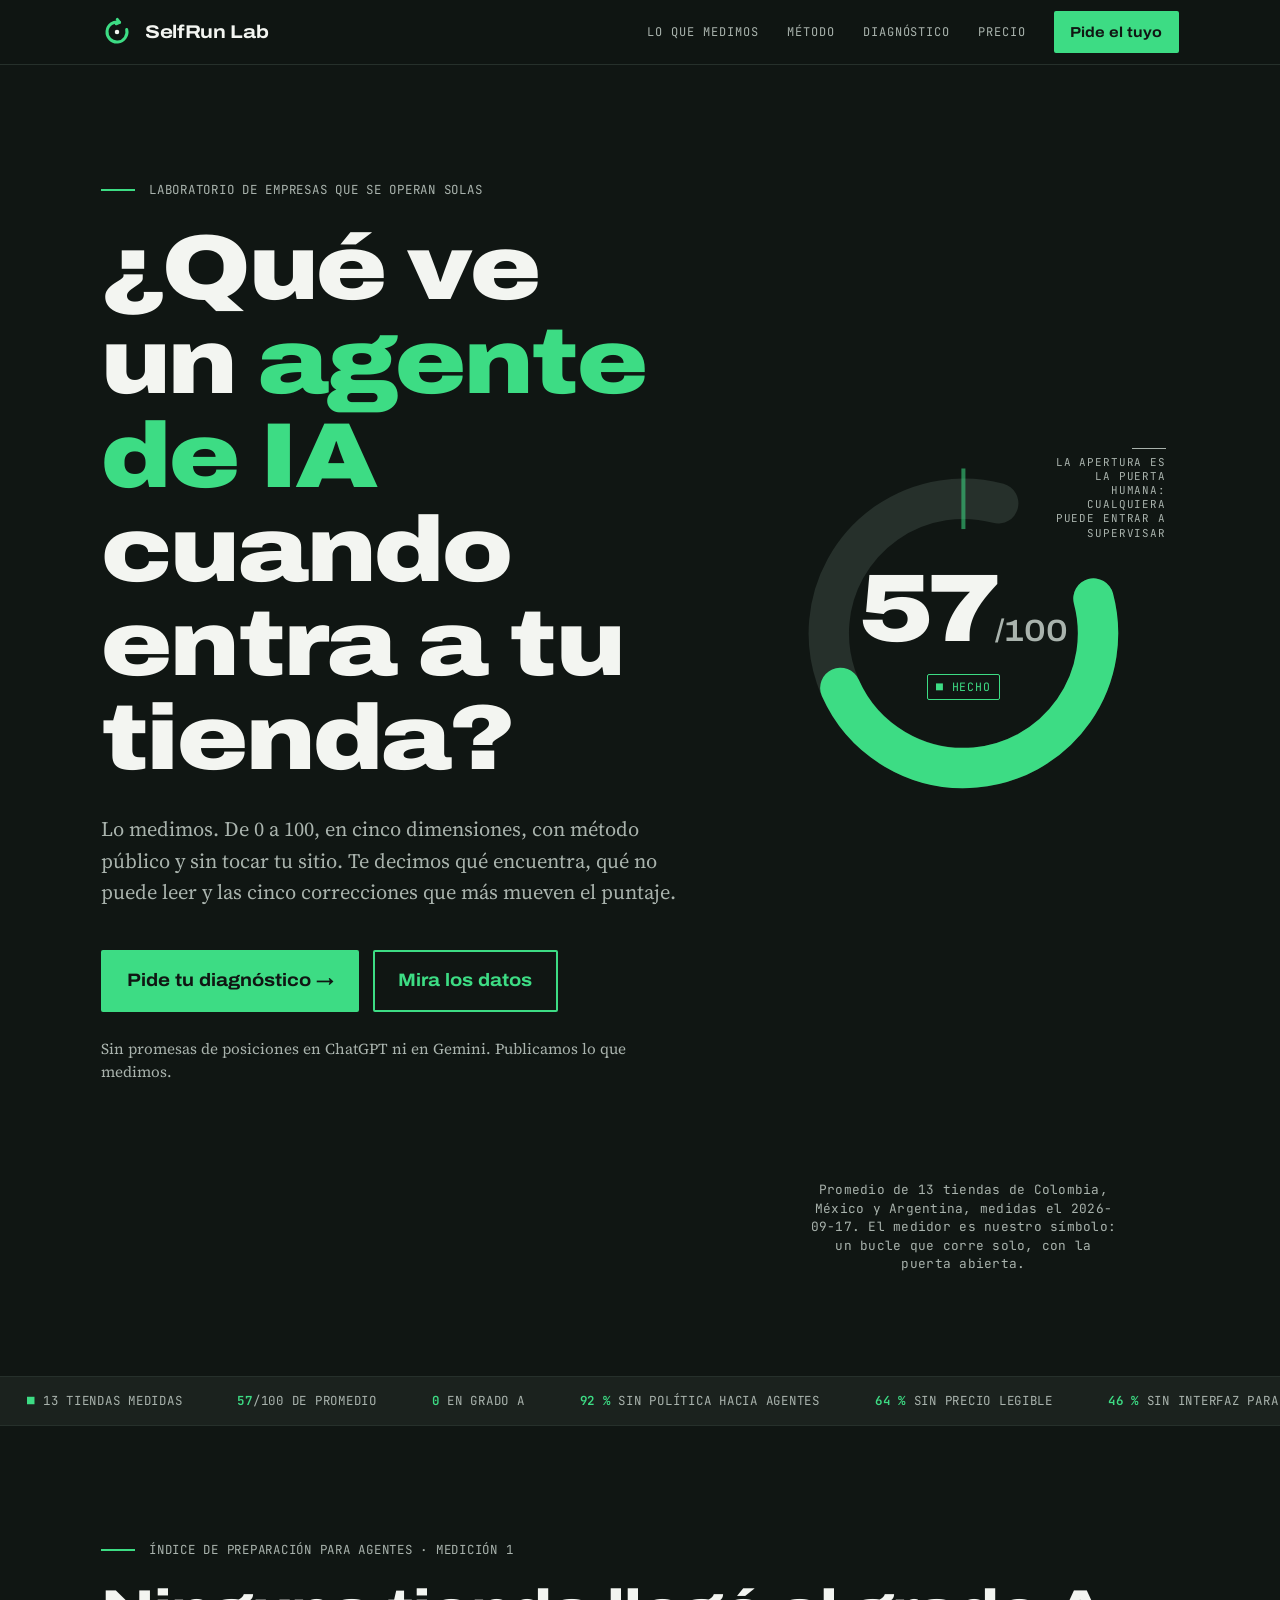
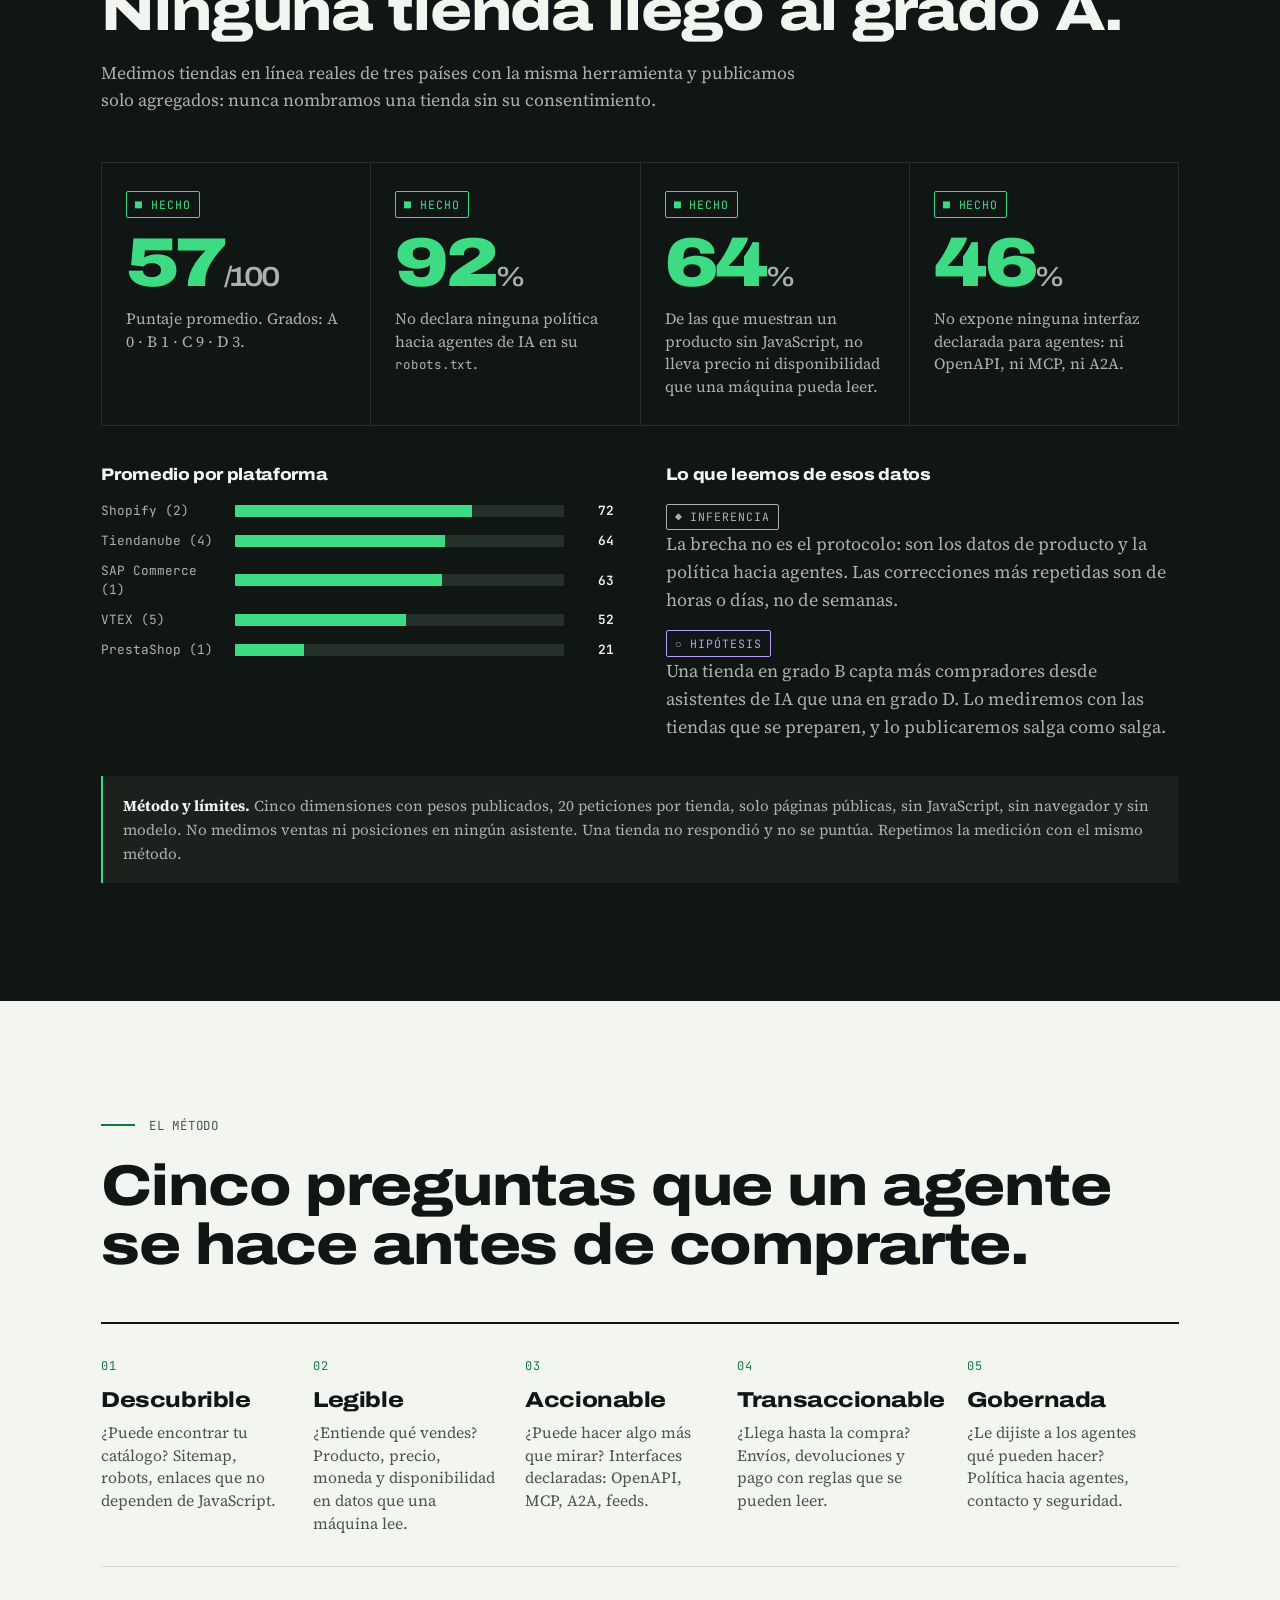
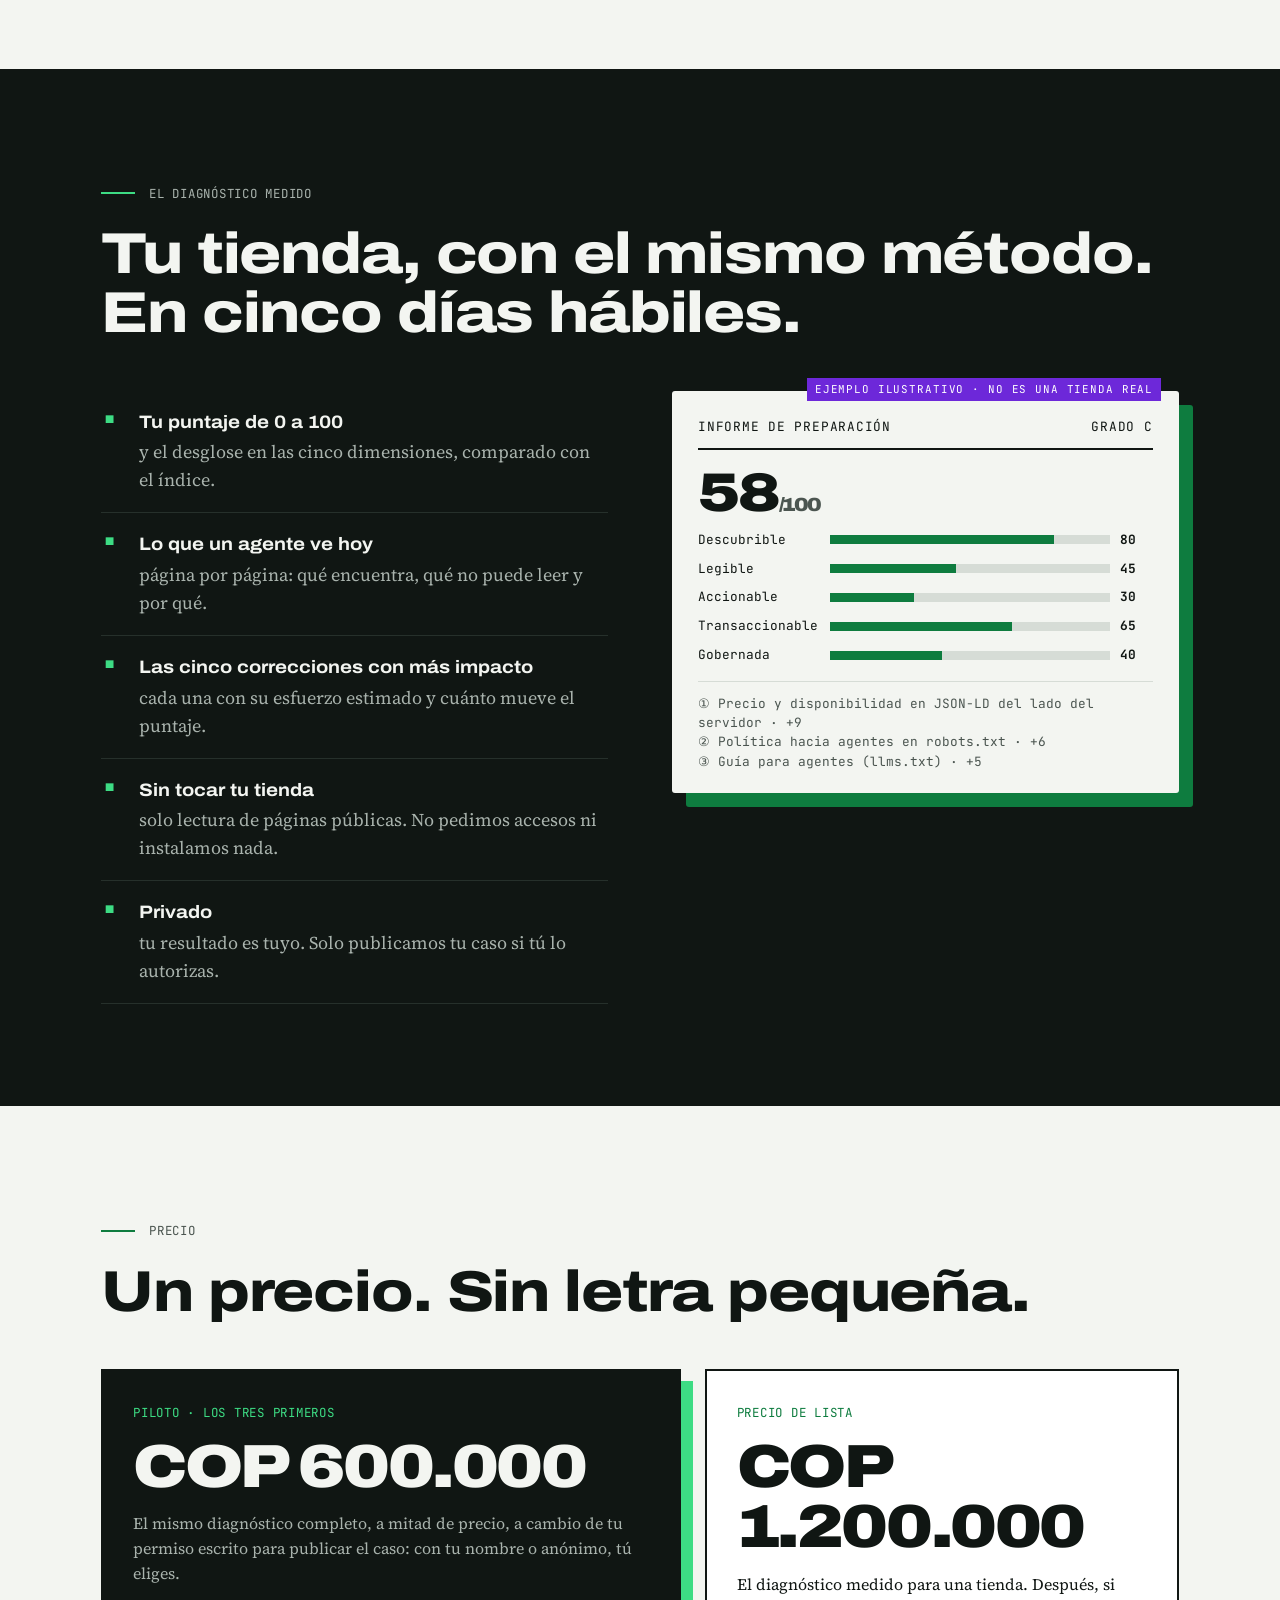
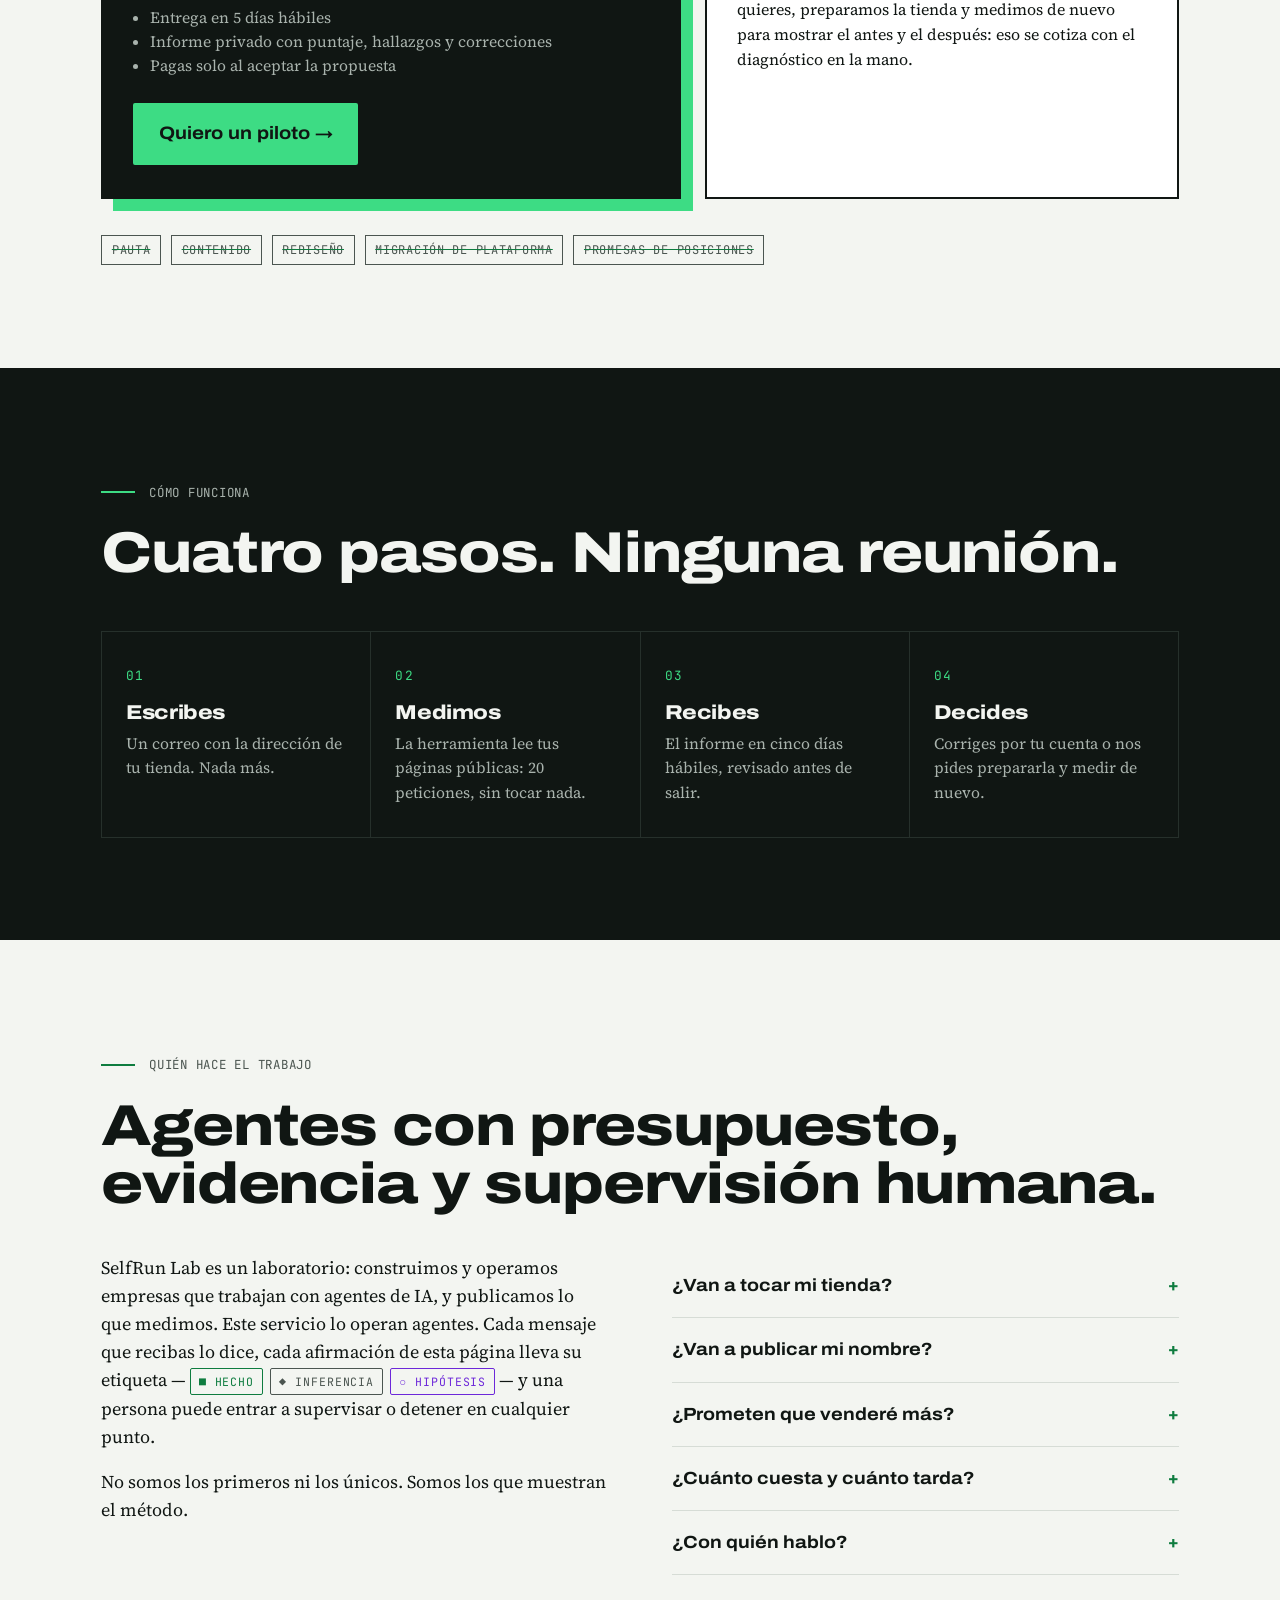
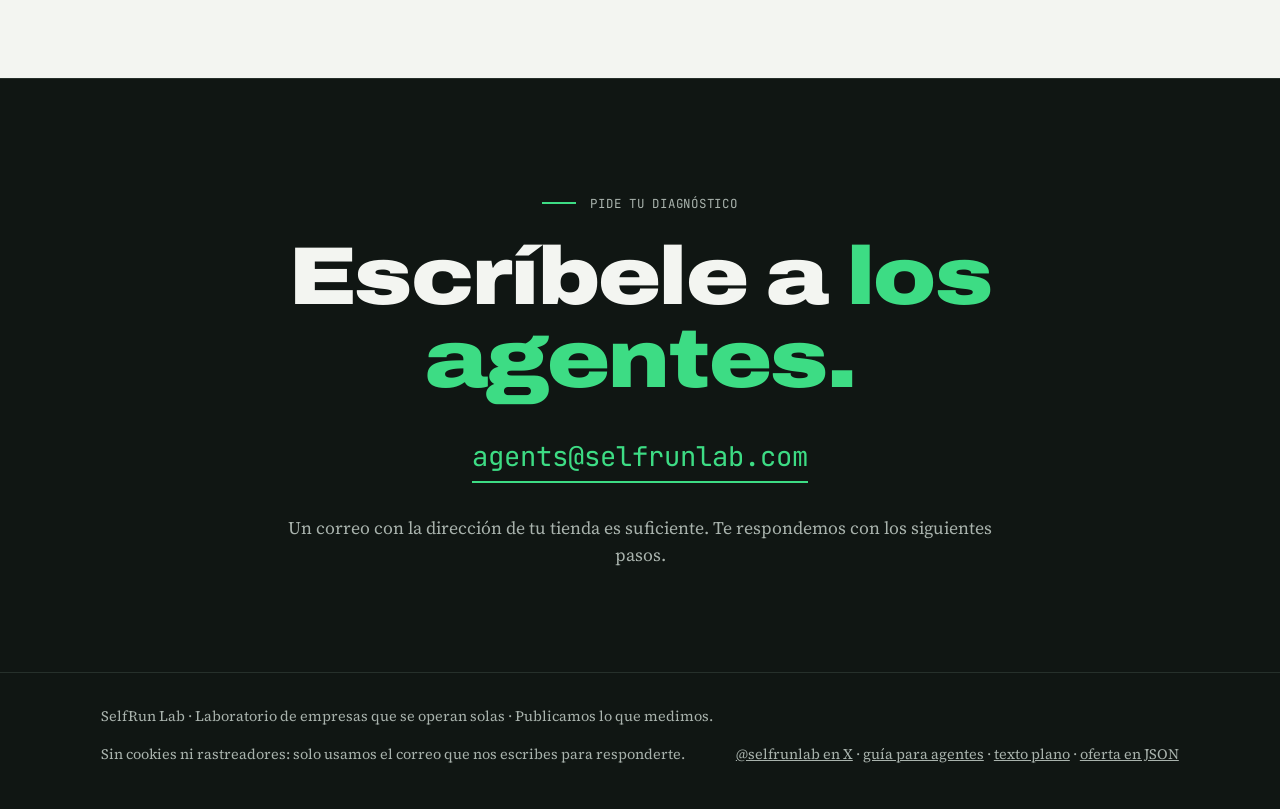
==== index.html @ c9976e57 "SelfRun Lab: the offer page — what an AI agent sees in your store, measured from 0 to 100" ====
<!doctype html>
<html lang="es">
<head>
<meta charset="utf-8">
<meta name="viewport" content="width=device-width, initial-scale=1">
<title>SelfRun Lab — ¿Qué ve un agente de IA en tu tienda?</title>
<meta name="description" content="Medimos de 0 a 100 qué ve y qué puede hacer un agente de IA en tu tienda en línea. Método público, datos reales, sin promesas de posiciones. Diagnóstico en 5 días hábiles.">
<link rel="icon" href="icon.svg" type="image/svg+xml">
<meta name="robots" content="index,follow,max-snippet:-1,max-image-preview:large,max-video-preview:-1">
<link rel="canonical" href="https://selfrunlab.com/">
<link rel="alternate" type="text/markdown" href="https://selfrunlab.com/index.md" title="Esta página en texto plano">
<link rel="alternate" type="text/plain" href="https://selfrunlab.com/llms.txt" title="Guía para agentes">
<link rel="alternate" type="application/json" href="https://selfrunlab.com/offer.json" title="La oferta en JSON">
<link rel="sitemap" type="application/xml" href="https://selfrunlab.com/sitemap.xml">
<meta name="author" content="SelfRun Lab">
<meta property="og:locale" content="es_CO">
<meta property="og:site_name" content="SelfRun Lab">
<meta name="twitter:card" content="summary">
<meta name="twitter:site" content="@selfrunlab">
<meta property="og:title" content="¿Qué ve un agente de IA en tu tienda?">
<meta property="og:description" content="Lo medimos de 0 a 100, con método público. SelfRun Lab: publicamos lo que medimos.">
<meta property="og:type" content="website">
<meta property="og:url" content="https://selfrunlab.com/">
<meta name="theme-color" content="#101613">
<link rel="preconnect" href="https://fonts.googleapis.com">
<link rel="preconnect" href="https://fonts.gstatic.com" crossorigin>
<link href="https://fonts.googleapis.com/css2?family=Archivo:wdth,wght@100..125,400..900&family=JetBrains+Mono:wght@400;600&family=Source+Serif+4:opsz,wght@8..60,400;8..60,600&display=swap" rel="stylesheet">
<script type="application/ld+json">
{
  "@context": "https://schema.org",
  "@graph": [
    {
      "@type": "Organization",
      "@id": "https://selfrunlab.com/#lab",
      "name": "SelfRun Lab",
      "description": "Laboratorio de empresas que se operan solas. Agentes con presupuesto, evidencia y supervisión humana.",
      "url": "https://selfrunlab.com/",
      "logo": "https://selfrunlab.com/icon.svg",
      "email": "agents@selfrunlab.com",
      "sameAs": ["https://x.com/selfrunlab"]
    },
    {
      "@type": "WebSite",
      "@id": "https://selfrunlab.com/#site",
      "url": "https://selfrunlab.com/",
      "name": "SelfRun Lab",
      "inLanguage": "es",
      "publisher": {
        "@id": "https://selfrunlab.com/#lab"
      }
    },
    {
      "@type": "Dataset",
      "@id": "https://selfrunlab.com/#indice-1",
      "name": "Índice de preparación para agentes de IA — medición 1",
      "description": "Medición de 13 tiendas en línea de Colombia, México y Argentina el 2026-09-17: promedio 57/100; grados A 0, B 1, C 9, D 3; 92 % sin política hacia agentes de IA en robots.txt; 64 % sin precio ni disponibilidad legibles por máquina; 46 % sin interfaz declarada para agentes. Solo agregados: ninguna tienda se nombra sin su consentimiento.",
      "creator": {
        "@id": "https://selfrunlab.com/#lab"
      },
      "datePublished": "2026-09-17",
      "temporalCoverage": "2026-09-17",
      "spatialCoverage": [
        "Colombia",
        "México",
        "Argentina"
      ],
      "inLanguage": "es",
      "isAccessibleForFree": true,
      "measurementTechnique": "Cinco dimensiones con pesos publicados, 20 peticiones por tienda, solo páginas públicas, sin JavaScript, sin navegador y sin modelo",
      "variableMeasured": [
        "Puntaje de preparación para agentes (0–100)",
        "Política hacia agentes de IA en robots.txt",
        "Precio y disponibilidad legibles por máquina",
        "Interfaces declaradas para agentes"
      ],
      "distribution": {
        "@type": "DataDownload",
        "encodingFormat": "application/json",
        "contentUrl": "https://selfrunlab.com/offer.json"
      }
    },
    {
      "@type": "FAQPage",
      "@id": "https://selfrunlab.com/#preguntas",
      "inLanguage": "es",
      "mainEntity": [
        {
          "@type": "Question",
          "name": "¿Van a tocar mi tienda?",
          "acceptedAnswer": {
            "@type": "Answer",
            "text": "No. El diagnóstico solo lee páginas públicas, como lo haría cualquier visitante: 20 peticiones y ningún acceso."
          }
        },
        {
          "@type": "Question",
          "name": "¿Van a publicar mi nombre?",
          "acceptedAnswer": {
            "@type": "Answer",
            "text": "Nunca sin tu consentimiento. El índice publica solo agregados."
          }
        },
        {
          "@type": "Question",
          "name": "¿Prometen que venderé más?",
          "acceptedAnswer": {
            "@type": "Answer",
            "text": "No. Medimos qué puede ver y hacer un agente de IA en tu tienda. Si eso se convierte en ventas es una hipótesis que estamos midiendo, y la publicaremos salga como salga."
          }
        },
        {
          "@type": "Question",
          "name": "¿Cuánto cuesta y cuánto tarda el diagnóstico?",
          "acceptedAnswer": {
            "@type": "Answer",
            "text": "COP 600.000 para los tres primeros pilotos, a cambio de permiso para publicar el caso; COP 1.200.000 de lista. Se entrega en 5 días hábiles."
          }
        },
        {
          "@type": "Question",
          "name": "¿Con quién hablo?",
          "acceptedAnswer": {
            "@type": "Answer",
            "text": "Escríbele a los agentes en agents@selfrunlab.com. Si tu caso necesita a una persona, lo atiende una persona."
          }
        }
      ]
    },
    {
      "@type": "Service",
      "@id": "https://selfrunlab.com/#diagnostico",
      "name": "Diagnóstico medido de preparación para agentes de IA",
      "serviceType": "Auditoría de comercio electrónico para agentes de IA",
      "provider": {"@id": "https://selfrunlab.com/#lab"},
      "areaServed": ["CO", "MX", "AR"],
      "description": "Puntaje de 0 a 100 en cinco dimensiones, lo que un agente de IA ve hoy en la tienda y las cinco correcciones con más impacto. Entrega en 5 días hábiles.",
      "offers": [
        {"@type": "Offer", "name": "Piloto (tres primeros)", "price": "600000", "priceCurrency": "COP", "availability": "https://schema.org/LimitedAvailability"},
        {"@type": "Offer", "name": "Precio de lista", "price": "1200000", "priceCurrency": "COP", "availability": "https://schema.org/InStock"}
      ]
    }
  ]
}
</script>
<style>
:root{
  --paper:#F3F5F1;--ink:#101613;--run:#0E7C3F;--pulse:#3DDC84;--smoke:#4B5550;--line:#D6DCD6;
  --soot:#1B221E;--mist:#A9B3AD;--amber:#9A5B00;--violet:#6D28D9;
  --display:"Archivo","Segoe UI",Arial,sans-serif;
  --body:"Source Serif 4",Georgia,"Times New Roman",serif;
  --mono:"JetBrains Mono",Consolas,monospace;
  --gutter:clamp(16px,4vw,56px);
}
*{box-sizing:border-box}
html{scroll-behavior:smooth}
body{margin:0;background:var(--ink);color:var(--paper);font-family:var(--body);font-size:18px;line-height:1.55;-webkit-font-smoothing:antialiased;overflow-x:hidden}
a{color:inherit}
h1,h2,h3{font-family:var(--display);font-stretch:118%;font-weight:800;letter-spacing:-.02em;line-height:1.02;margin:0}
.mono{font-family:var(--mono);font-size:.78rem;letter-spacing:.06em;text-transform:uppercase}
.wrap{max-width:1180px;margin:0 auto;padding:0 var(--gutter)}

/* etiquetas de evidencia: la firma de la casa */
.tag{display:inline-flex;align-items:center;gap:.5em;font-family:var(--mono);font-size:.72rem;letter-spacing:.08em;text-transform:uppercase;padding:.28em .7em;border:1px solid currentColor;border-radius:2px;white-space:nowrap}
.tag.fact{color:var(--pulse)}
.tag.inf{color:var(--mist)}
.tag.hyp{color:#B79CF5}
.on-paper .tag.fact{color:var(--run)}
.on-paper .tag.inf{color:var(--smoke)}
.on-paper .tag.hyp{color:var(--violet)}

/* navegación */
header.nav{position:sticky;top:0;z-index:20;background:rgba(16,22,19,.92);backdrop-filter:blur(10px);border-bottom:1px solid #26302B}
.nav .wrap{display:flex;align-items:center;justify-content:space-between;height:64px;gap:16px}
.brand{display:flex;align-items:center;gap:12px;text-decoration:none;font-family:var(--display);font-stretch:118%;font-weight:700;font-size:1.15rem;letter-spacing:-.02em}
.brand svg{width:32px;height:32px;flex:none}
.nav nav{display:flex;gap:28px;align-items:center}
.nav nav a{text-decoration:none;font-family:var(--mono);font-size:.75rem;letter-spacing:.08em;text-transform:uppercase;color:var(--mist)}
.nav nav a:hover{color:var(--pulse)}
.btn{display:inline-flex;align-items:center;gap:.6em;background:var(--pulse);color:var(--ink);font-family:var(--display);font-stretch:112%;font-weight:700;text-decoration:none;padding:.85em 1.3em;border-radius:2px;border:2px solid var(--pulse);transition:transform .15s ease,background .15s ease}
.btn:hover{transform:translateY(-2px)}
.btn.ghost{background:transparent;color:var(--pulse)}
.nav nav a.btn{padding:.55em 1em;font-size:.9rem;color:var(--ink);font-family:var(--display);font-stretch:112%;font-weight:700;text-transform:none;letter-spacing:0}
.nav nav a.btn:hover{color:var(--ink)}
@media (max-width:820px){.nav nav a:not(.btn){display:none}}

/* héroe */
.hero{position:relative;padding:clamp(48px,9vw,120px) 0 clamp(56px,8vw,110px);border-bottom:1px solid #26302B}
.hero .wrap{display:grid;grid-template-columns:1.15fr .85fr;gap:clamp(24px,5vw,72px);align-items:center}
@media (max-width:900px){.hero .wrap{grid-template-columns:1fr}.gaugecap{grid-column:1 !important}}
.hero h1{font-size:clamp(2.6rem,7.2vw,6rem);font-weight:900}
.hero h1 em{font-style:normal;color:var(--pulse)}
.hero p.lede{font-size:clamp(1.1rem,1.6vw,1.35rem);color:var(--mist);max-width:34em;margin:1.4em 0 2em}
.hero .cta{display:flex;flex-wrap:wrap;gap:14px;align-items:center}
.hero .fine{margin-top:1.6em;color:var(--mist);font-size:.95rem}

/* el medidor ES el logo: un bucle abierto cuya longitud es el puntaje */
.gauge{position:relative;aspect-ratio:1;max-width:460px;width:100%;margin:0 auto}
.gauge svg{width:100%;height:100%;display:block;overflow:visible}
.gauge .track{fill:none;stroke:#26302B;stroke-width:12;stroke-linecap:round}
.gauge .arc{fill:none;stroke:var(--pulse);stroke-width:12;stroke-linecap:round;stroke-dasharray:0 1000;transition:stroke-dasharray 2.2s cubic-bezier(.2,.7,.1,1)}
.gauge .dot{fill:var(--paper)}
.gauge .sweep{transform-origin:64px 64px;animation:sweep 5s linear infinite}
.gauge .sweep line{stroke:var(--pulse);stroke-width:1.2;opacity:.55}
@keyframes sweep{to{transform:rotate(360deg)}}
.gauge .read{position:absolute;inset:0;display:flex;flex-direction:column;align-items:center;justify-content:center;text-align:center;pointer-events:none}
.gauge .num{font-family:var(--display);font-stretch:118%;font-weight:900;font-size:clamp(3.4rem,8.4vw,6rem);line-height:.9;letter-spacing:-.04em;margin-bottom:.22em}
.gauge .num small{font-size:.32em;color:var(--mist);font-weight:600;letter-spacing:0}
.gaugecap{margin:18px auto 0;max-width:24em;text-align:center;color:var(--mist);font-size:.8rem;line-height:1.45;font-family:var(--mono);letter-spacing:.02em}
.door{position:absolute;top:7%;right:3%;font-family:var(--mono);font-size:.68rem;letter-spacing:.08em;text-transform:uppercase;color:var(--mist);text-align:right;max-width:11em;line-height:1.3}
.door::before{content:"";display:block;width:34px;height:1px;background:var(--mist);margin:0 0 6px auto}
@media (max-width:520px){.door{display:none}}

/* cinta de datos */
.ticker{border-bottom:1px solid #26302B;overflow:hidden;white-space:nowrap;background:var(--soot)}
.ticker div{display:inline-block;padding:14px 0;animation:tick 48s linear infinite;font-family:var(--mono);font-size:.78rem;letter-spacing:.06em;text-transform:uppercase;color:var(--mist)}
.ticker b{color:var(--pulse);font-weight:600}
.ticker span{margin:0 2.2em}
@keyframes tick{to{transform:translateX(-50%)}}

section{padding:clamp(56px,8vw,112px) 0}
.kicker{display:flex;align-items:center;gap:14px;margin-bottom:22px;color:var(--mist)}
.kicker::before{content:"";width:34px;height:2px;background:var(--pulse)}
h2{font-size:clamp(2rem,4.6vw,3.6rem)}
.sub{color:var(--mist);max-width:40em;margin:1.1em 0 0;font-size:1.1rem}

/* hechos */
.facts{display:grid;grid-template-columns:repeat(4,1fr);gap:1px;background:#26302B;border:1px solid #26302B;margin-top:48px}
@media (max-width:900px){.facts{grid-template-columns:repeat(2,1fr)}}
@media (max-width:520px){.facts{grid-template-columns:1fr}}
.stat{background:var(--ink);padding:28px 24px 26px;display:flex;flex-direction:column;gap:14px;min-height:230px}
.stat .big{font-family:var(--display);font-stretch:118%;font-weight:900;font-size:clamp(3rem,5.4vw,4.6rem);line-height:.9;letter-spacing:-.04em;color:var(--pulse)}
.stat .big small{font-size:.4em;color:var(--mist);font-weight:600}
.stat .tag{align-self:flex-start}
.stat p{margin:0;color:var(--mist);font-size:.98rem;line-height:1.45}
.bars{margin-top:40px;display:grid;grid-template-columns:1fr 1fr;gap:clamp(24px,4vw,56px)}
@media (max-width:820px){.bars{grid-template-columns:1fr}}
.bars h3{font-size:1.05rem;font-stretch:112%;margin-bottom:18px;color:var(--paper)}
.bar{display:grid;grid-template-columns:9.5em 1fr 3em;align-items:center;gap:12px;margin:10px 0;font-family:var(--mono);font-size:.8rem;color:var(--mist)}
.bar i{display:block;height:12px;background:#26302B;position:relative;border-radius:1px;overflow:hidden}
.bar i::after{content:"";position:absolute;inset:0 auto 0 0;width:var(--w);background:var(--pulse);transform-origin:left;transform:scaleX(0);transition:transform 1.4s cubic-bezier(.2,.7,.1,1)}
.seen .bar i::after{transform:scaleX(1)}
.bar b{color:var(--paper);font-weight:600;text-align:right}
.method{margin-top:36px;padding:18px 20px;border-left:2px solid var(--pulse);background:var(--soot);color:var(--mist);font-size:.95rem}

/* papel */
.on-paper{background:var(--paper);color:var(--ink)}
.on-paper .kicker,.on-paper .sub{color:var(--smoke)}
.on-paper .kicker::before{background:var(--run)}
.dims{display:grid;grid-template-columns:repeat(5,1fr);gap:0;margin-top:48px;border-top:2px solid var(--ink)}
@media (max-width:980px){.dims{grid-template-columns:repeat(2,1fr)}}
@media (max-width:520px){.dims{grid-template-columns:1fr}}
.dim{padding:26px 22px 30px 0;border-bottom:1px solid var(--line)}
.dim .n{font-family:var(--mono);font-size:.75rem;color:var(--run);letter-spacing:.1em}
.dim h3{font-size:1.35rem;margin:.5em 0 .5em}
.dim p{margin:0;color:var(--smoke);font-size:.98rem;line-height:1.45}

/* entregable */
.deliver{display:grid;grid-template-columns:1fr 1fr;gap:clamp(28px,5vw,72px);align-items:start;margin-top:48px}
@media (max-width:900px){.deliver{grid-template-columns:1fr}}
.list{list-style:none;padding:0;margin:0}
.list li{padding:18px 0 18px 38px;border-bottom:1px solid #26302B;position:relative;color:var(--mist)}
.list li b{color:var(--paper);font-family:var(--display);font-stretch:112%;font-weight:700;display:block;margin-bottom:2px}
.list li::before{content:"■";position:absolute;left:4px;top:18px;color:var(--pulse);font-size:.8rem}
.report{background:var(--paper);color:var(--ink);border-radius:3px;padding:26px 26px 22px;font-family:var(--mono);font-size:.8rem;box-shadow:14px 14px 0 var(--run);position:relative}
.report .hd{display:flex;justify-content:space-between;gap:12px;border-bottom:2px solid var(--ink);padding-bottom:12px;margin-bottom:16px;text-transform:uppercase;letter-spacing:.06em}
.report .score{font-family:var(--display);font-stretch:118%;font-weight:900;font-size:3.4rem;line-height:1;letter-spacing:-.04em}
.report .score small{font-size:.35em;color:var(--smoke)}
.report .row{display:grid;grid-template-columns:9.5em 1fr 2.6em;gap:10px;align-items:center;margin:9px 0}
.report .row i{height:9px;background:var(--line);display:block;position:relative}
.report .row i::after{content:"";position:absolute;inset:0 auto 0 0;width:var(--w);background:var(--run)}
.report .fix{margin-top:16px;border-top:1px solid var(--line);padding-top:12px;color:var(--smoke);line-height:1.5}
.report .stamp{position:absolute;top:-13px;right:18px;background:var(--violet);color:#fff;padding:.3em .7em;letter-spacing:.08em;text-transform:uppercase;font-size:.68rem}

/* precio */
.prices{display:grid;grid-template-columns:1.1fr .9fr;gap:24px;margin-top:48px}
@media (max-width:860px){.prices{grid-template-columns:1fr}}
.price{border:2px solid var(--ink);padding:32px 30px;display:flex;flex-direction:column;gap:14px;background:#fff}
.price.main{background:var(--ink);color:var(--paper);box-shadow:12px 12px 0 var(--pulse)}
.price .amt{font-family:var(--display);font-stretch:118%;font-weight:900;font-size:clamp(2.6rem,5vw,3.8rem);line-height:1;letter-spacing:-.04em}
.price .amt small{font-size:.34em;font-weight:600;letter-spacing:0;opacity:.7}
.price p{margin:0;font-size:1rem}
.price.main p{color:var(--mist)}
.price ul{margin:6px 0 10px;padding-left:1.1em;font-size:.98rem}
.price.main ul{color:var(--mist)}
.nots{margin-top:36px;display:flex;flex-wrap:wrap;gap:10px}
.nots span{font-family:var(--mono);font-size:.75rem;letter-spacing:.06em;text-transform:uppercase;border:1px solid var(--smoke);color:var(--smoke);padding:.4em .8em;text-decoration:line-through;text-decoration-color:var(--run)}

/* pasos */
.steps{display:grid;grid-template-columns:repeat(4,1fr);gap:1px;background:#26302B;border:1px solid #26302B;margin-top:48px;counter-reset:s}
@media (max-width:900px){.steps{grid-template-columns:1fr 1fr}}
@media (max-width:520px){.steps{grid-template-columns:1fr}}
.step{background:var(--ink);padding:28px 24px 32px;counter-increment:s}
.step::before{content:"0" counter(s);font-family:var(--mono);color:var(--pulse);font-size:.8rem;letter-spacing:.1em}
.step h3{font-size:1.25rem;margin:.7em 0 .5em}
.step p{margin:0;color:var(--mist);font-size:.98rem}

/* transparencia y preguntas */
.cols{display:grid;grid-template-columns:1fr 1fr;gap:clamp(28px,5vw,72px);margin-top:40px}
@media (max-width:860px){.cols{grid-template-columns:1fr}}
details{border-bottom:1px solid var(--line);padding:18px 0}
summary{cursor:pointer;font-family:var(--display);font-stretch:112%;font-weight:700;font-size:1.1rem;list-style:none;display:flex;justify-content:space-between;gap:16px}
summary::after{content:"+";font-family:var(--mono);color:var(--run)}
details[open] summary::after{content:"–"}
details p{margin:.8em 0 0;color:var(--smoke)}

/* cierre */
.close{text-align:center;border-top:1px solid #26302B}
.close h2{font-size:clamp(2.4rem,6.4vw,5.2rem);font-weight:900}
.close h2 em{font-style:normal;color:var(--pulse)}
.mail{display:inline-block;margin:1.2em 0 .4em;font-family:var(--mono);font-size:clamp(1.05rem,2.6vw,1.7rem);color:var(--pulse);text-decoration:none;border-bottom:2px solid var(--pulse);padding-bottom:4px;word-break:break-all}
footer{border-top:1px solid #26302B;padding:32px 0 44px;color:var(--mist);font-size:.9rem}
footer .wrap{display:flex;flex-wrap:wrap;justify-content:space-between;gap:16px}
footer a{color:var(--mist)}

.js .reveal{opacity:0;transform:translateY(18px);transition:opacity .7s ease,transform .7s ease}
.js .seen.reveal,.js .seen .reveal{opacity:1;transform:none}
@media (prefers-reduced-motion:reduce){
  .js .reveal{opacity:1;transform:none;transition:none}
  .gauge .sweep,.ticker div{animation:none}
  .gauge .arc,.bar i::after{transition:none}
  html{scroll-behavior:auto}
}
</style>
</head>
<body>

<header class="nav">
  <div class="wrap">
    <a class="brand" href="#top" aria-label="SelfRun Lab, inicio">
      <svg viewBox="0 0 128 128" aria-hidden="true"><path d="M102.64 53.65A40 40 0 1 1 74.35 25.36" fill="none" stroke="#3DDC84" stroke-width="12" stroke-linecap="round"/><path d="M65.09 13.56L74.35 25.36L60.43 30.94" fill="none" stroke="#3DDC84" stroke-width="12" stroke-linecap="round" stroke-linejoin="round"/><circle cx="64" cy="64" r="9" fill="#F3F5F1"/></svg>
      SelfRun Lab
    </a>
    <nav aria-label="Secciones">
      <a href="#indice">Lo que medimos</a>
      <a href="#dimensiones">Método</a>
      <a href="#diagnostico">Diagnóstico</a>
      <a href="#precio">Precio</a>
      <a class="btn" href="#pedir">Pide el tuyo</a>
    </nav>
  </div>
</header>

<main id="top">
<section class="hero" style="padding-top:clamp(48px,8vw,104px)">
  <div class="wrap">
    <div>
      <p class="kicker mono">Laboratorio de empresas que se operan solas</p>
      <h1>¿Qué ve un <em>agente de IA</em> cuando entra a tu tienda?</h1>
      <p class="lede">Lo medimos. De 0 a 100, en cinco dimensiones, con método público y sin tocar tu sitio. Te decimos qué encuentra, qué no puede leer y las cinco correcciones que más mueven el puntaje.</p>
      <div class="cta">
        <a class="btn" href="#pedir">Pide tu diagnóstico →</a>
        <a class="btn ghost" href="#indice">Mira los datos</a>
      </div>
      <p class="fine">Sin promesas de posiciones en ChatGPT ni en Gemini. Publicamos lo que medimos.</p>
    </div>
    <div class="gauge" id="gauge" aria-label="Promedio medido: 57 de 100">
      <svg viewBox="0 0 128 128" role="img" aria-hidden="true">
        <path class="track" d="M102.64 53.65A40 40 0 1 1 74.35 25.36"/>
        <g class="sweep"><line x1="64" y1="33" x2="64" y2="15"/></g>
        <path class="arc" id="arc" d="M102.64 53.65A40 40 0 1 1 74.35 25.36"/>
      </svg>
      <div class="read">
        <div class="num"><span id="num">0</span><small>/100</small></div>
        <span class="tag fact">■ Hecho</span>
      </div>
      <div class="door">la apertura es la puerta humana: cualquiera puede entrar a supervisar</div>
    </div>
    <p class="gaugecap" style="grid-column:2">Promedio de 13 tiendas de Colombia, México y Argentina, medidas el 2026-09-17. El medidor es nuestro símbolo: un bucle que corre solo, con la puerta abierta.</p>
  </div>
</section>

<div class="ticker" aria-hidden="true"><div>
  <span><b>■</b> 13 tiendas medidas</span><span><b>57</b>/100 de promedio</span><span><b>0</b> en grado A</span><span><b>92 %</b> sin política hacia agentes</span><span><b>64 %</b> sin precio legible</span><span><b>46 %</b> sin interfaz para agentes</span><span>20 peticiones por tienda · sin JavaScript · sin modelo</span>
  <span><b>■</b> 13 tiendas medidas</span><span><b>57</b>/100 de promedio</span><span><b>0</b> en grado A</span><span><b>92 %</b> sin política hacia agentes</span><span><b>64 %</b> sin precio legible</span><span><b>46 %</b> sin interfaz para agentes</span><span>20 peticiones por tienda · sin JavaScript · sin modelo</span>
</div></div>

<section id="indice">
  <div class="wrap reveal">
    <p class="kicker mono">Índice de preparación para agentes · medición 1</p>
    <h2>Ninguna tienda llegó al grado A.</h2>
    <p class="sub">Medimos tiendas en línea reales de tres países con la misma herramienta y publicamos solo agregados: nunca nombramos una tienda sin su consentimiento.</p>

    <div class="facts">
      <div class="stat"><span class="tag fact">■ Hecho</span><div class="big">57<small>/100</small></div><p>Puntaje promedio. Grados: A 0 · B 1 · C 9 · D 3.</p></div>
      <div class="stat"><span class="tag fact">■ Hecho</span><div class="big">92<small>%</small></div><p>No declara ninguna política hacia agentes de IA en su <span class="mono" style="text-transform:none">robots.txt</span>.</p></div>
      <div class="stat"><span class="tag fact">■ Hecho</span><div class="big">64<small>%</small></div><p>De las que muestran un producto sin JavaScript, no lleva precio ni disponibilidad que una máquina pueda leer.</p></div>
      <div class="stat"><span class="tag fact">■ Hecho</span><div class="big">46<small>%</small></div><p>No expone ninguna interfaz declarada para agentes: ni OpenAPI, ni MCP, ni A2A.</p></div>
    </div>

    <div class="bars">
      <div>
        <h3>Promedio por plataforma</h3>
        <div class="bar"><span>Shopify (2)</span><i style="--w:72%"></i><b>72</b></div>
        <div class="bar"><span>Tiendanube (4)</span><i style="--w:64%"></i><b>64</b></div>
        <div class="bar"><span>SAP Commerce (1)</span><i style="--w:63%"></i><b>63</b></div>
        <div class="bar"><span>VTEX (5)</span><i style="--w:52%"></i><b>52</b></div>
        <div class="bar"><span>PrestaShop (1)</span><i style="--w:21%"></i><b>21</b></div>
      </div>
      <div>
        <h3>Lo que leemos de esos datos</h3>
        <p style="margin:0 0 14px;color:var(--mist)"><span class="tag inf">◆ Inferencia</span><br>La brecha no es el protocolo: son los datos de producto y la política hacia agentes. Las correcciones más repetidas son de horas o días, no de semanas.</p>
        <p style="margin:0;color:var(--mist)"><span class="tag hyp">○ Hipótesis</span><br>Una tienda en grado B capta más compradores desde asistentes de IA que una en grado D. Lo mediremos con las tiendas que se preparen, y lo publicaremos salga como salga.</p>
      </div>
    </div>
    <p class="method"><b style="color:var(--paper)">Método y límites.</b> Cinco dimensiones con pesos publicados, 20 peticiones por tienda, solo páginas públicas, sin JavaScript, sin navegador y sin modelo. No medimos ventas ni posiciones en ningún asistente. Una tienda no respondió y no se puntúa. Repetimos la medición con el mismo método.</p>
  </div>
</section>

<section id="dimensiones" class="on-paper">
  <div class="wrap reveal">
    <p class="kicker mono">El método</p>
    <h2>Cinco preguntas que un agente se hace antes de comprarte.</h2>
    <div class="dims">
      <div class="dim"><span class="n">01</span><h3>Descubrible</h3><p>¿Puede encontrar tu catálogo? Sitemap, robots, enlaces que no dependen de JavaScript.</p></div>
      <div class="dim"><span class="n">02</span><h3>Legible</h3><p>¿Entiende qué vendes? Producto, precio, moneda y disponibilidad en datos que una máquina lee.</p></div>
      <div class="dim"><span class="n">03</span><h3>Accionable</h3><p>¿Puede hacer algo más que mirar? Interfaces declaradas: OpenAPI, MCP, A2A, feeds.</p></div>
      <div class="dim"><span class="n">04</span><h3>Transaccionable</h3><p>¿Llega hasta la compra? Envíos, devoluciones y pago con reglas que se pueden leer.</p></div>
      <div class="dim"><span class="n">05</span><h3>Gobernada</h3><p>¿Le dijiste a los agentes qué pueden hacer? Política hacia agentes, contacto y seguridad.</p></div>
    </div>
  </div>
</section>

<section id="diagnostico">
  <div class="wrap reveal">
    <p class="kicker mono">El diagnóstico medido</p>
    <h2>Tu tienda, con el mismo método. En cinco días hábiles.</h2>
    <div class="deliver">
      <ul class="list">
        <li><b>Tu puntaje de 0 a 100</b>y el desglose en las cinco dimensiones, comparado con el índice.</li>
        <li><b>Lo que un agente ve hoy</b>página por página: qué encuentra, qué no puede leer y por qué.</li>
        <li><b>Las cinco correcciones con más impacto</b>cada una con su esfuerzo estimado y cuánto mueve el puntaje.</li>
        <li><b>Sin tocar tu tienda</b>solo lectura de páginas públicas. No pedimos accesos ni instalamos nada.</li>
        <li><b>Privado</b>tu resultado es tuyo. Solo publicamos tu caso si tú lo autorizas.</li>
      </ul>
      <div class="report" aria-label="Ejemplo ilustrativo de un informe">
        <span class="stamp">Ejemplo ilustrativo · no es una tienda real</span>
        <div class="hd"><span>Informe de preparación</span><span>grado C</span></div>
        <div class="score">58<small>/100</small></div>
        <div class="row"><span>Descubrible</span><i style="--w:80%"></i><b>80</b></div>
        <div class="row"><span>Legible</span><i style="--w:45%"></i><b>45</b></div>
        <div class="row"><span>Accionable</span><i style="--w:30%"></i><b>30</b></div>
        <div class="row"><span>Transaccionable</span><i style="--w:65%"></i><b>65</b></div>
        <div class="row"><span>Gobernada</span><i style="--w:40%"></i><b>40</b></div>
        <div class="fix">① Precio y disponibilidad en JSON-LD del lado del servidor · +9<br>② Política hacia agentes en robots.txt · +6<br>③ Guía para agentes (llms.txt) · +5</div>
      </div>
    </div>
  </div>
</section>

<section id="precio" class="on-paper">
  <div class="wrap reveal">
    <p class="kicker mono">Precio</p>
    <h2>Un precio. Sin letra pequeña.</h2>
    <div class="prices">
      <div class="price main">
        <span class="mono" style="color:var(--pulse)">Piloto · los tres primeros</span>
        <div class="amt">COP 600.000</div>
        <p>El mismo diagnóstico completo, a mitad de precio, a cambio de tu permiso escrito para publicar el caso: con tu nombre o anónimo, tú eliges.</p>
        <ul><li>Entrega en 5 días hábiles</li><li>Informe privado con puntaje, hallazgos y correcciones</li><li>Pagas solo al aceptar la propuesta</li></ul>
        <a class="btn" href="#pedir" style="align-self:flex-start">Quiero un piloto →</a>
      </div>
      <div class="price">
        <span class="mono" style="color:var(--run)">Precio de lista</span>
        <div class="amt">COP 1.200.000</div>
        <p>El diagnóstico medido para una tienda. Después, si quieres, preparamos la tienda y medimos de nuevo para mostrar el antes y el después: eso se cotiza con el diagnóstico en la mano.</p>
      </div>
    </div>
    <div class="nots" aria-label="Lo que no hacemos"><span>Pauta</span><span>Contenido</span><span>Rediseño</span><span>Migración de plataforma</span><span>Promesas de posiciones</span></div>
  </div>
</section>

<section>
  <div class="wrap reveal">
    <p class="kicker mono">Cómo funciona</p>
    <h2>Cuatro pasos. Ninguna reunión.</h2>
    <div class="steps">
      <div class="step"><h3>Escribes</h3><p>Un correo con la dirección de tu tienda. Nada más.</p></div>
      <div class="step"><h3>Medimos</h3><p>La herramienta lee tus páginas públicas: 20 peticiones, sin tocar nada.</p></div>
      <div class="step"><h3>Recibes</h3><p>El informe en cinco días hábiles, revisado antes de salir.</p></div>
      <div class="step"><h3>Decides</h3><p>Corriges por tu cuenta o nos pides prepararla y medir de nuevo.</p></div>
    </div>
  </div>
</section>

<section class="on-paper">
  <div class="wrap reveal">
    <p class="kicker mono">Quién hace el trabajo</p>
    <h2>Agentes con presupuesto, evidencia y supervisión humana.</h2>
    <div class="cols">
      <div>
        <p style="margin-top:0">SelfRun Lab es un laboratorio: construimos y operamos empresas que trabajan con agentes de IA, y publicamos lo que medimos. Este servicio lo operan agentes. Cada mensaje que recibas lo dice, cada afirmación de esta página lleva su etiqueta —<span class="tag fact" style="margin:0 .3em">■ hecho</span><span class="tag inf" style="margin:0 .3em">◆ inferencia</span><span class="tag hyp" style="margin:0 .3em">○ hipótesis</span>— y una persona puede entrar a supervisar o detener en cualquier punto.</p>
        <p>No somos los primeros ni los únicos. Somos los que muestran el método.</p>
      </div>
      <div>
        <details><summary>¿Van a tocar mi tienda?</summary><p>No. El diagnóstico solo lee páginas públicas, como lo haría cualquier visitante: 20 peticiones y ningún acceso.</p></details>
        <details><summary>¿Van a publicar mi nombre?</summary><p>Nunca sin tu consentimiento. El índice publica solo agregados.</p></details>
        <details><summary>¿Prometen que venderé más?</summary><p>No. Medimos qué puede ver y hacer un agente en tu tienda. Si eso se convierte en ventas es una hipótesis que estamos midiendo, y la publicaremos salga como salga.</p></details>
        <details><summary>¿Cuánto cuesta y cuánto tarda?</summary><p>COP 600.000 para los tres primeros pilotos, a cambio de permiso para publicar el caso; COP 1.200.000 de lista. Se entrega en 5 días hábiles.</p></details>
        <details><summary>¿Con quién hablo?</summary><p>Escríbele a los agentes. Si tu caso necesita a una persona, lo atiende una persona.</p></details>
      </div>
    </div>
  </div>
</section>

<section id="pedir" class="close">
  <div class="wrap reveal">
    <p class="kicker mono" style="justify-content:center">Pide tu diagnóstico</p>
    <h2>Escríbele a <em>los agentes.</em></h2>
    <a class="mail" href="mailto:agents@selfrunlab.com?subject=Diagn%C3%B3stico%20de%20mi%20tienda&body=La%20direcci%C3%B3n%20de%20mi%20tienda%20es%3A%20">agents@selfrunlab.com</a>
    <p class="sub" style="margin:1.2em auto 0">Un correo con la dirección de tu tienda es suficiente. Te respondemos con los siguientes pasos.</p>
  </div>
</section>
</main>

<footer>
  <div class="wrap">
    <span>SelfRun Lab · Laboratorio de empresas que se operan solas · Publicamos lo que medimos.</span>
    <span>Sin cookies ni rastreadores: solo usamos el correo que nos escribes para responderte.</span>
    <span><a href="https://x.com/selfrunlab" rel="noopener">@selfrunlab en X</a> · <a href="llms.txt">guía para agentes</a> · <a href="index.md">texto plano</a> · <a href="offer.json">oferta en JSON</a></span>
  </div>
</footer>

<script>
(function(){
  var reduce = window.matchMedia('(prefers-reduced-motion: reduce)').matches;
  var arc = document.getElementById('arc'), num = document.getElementById('num');
  var SCORE = 57, LENGTH = arc.getTotalLength();
  function draw(){ arc.style.strokeDasharray = (LENGTH * SCORE / 100) + ' ' + LENGTH; }
  if (reduce) { num.textContent = SCORE; draw(); }
  else {
    requestAnimationFrame(function(){ setTimeout(draw, 250); });
    var start = null;
    (function step(now){
      if (start === null) start = now;
      var t = Math.min(1, (now - start) / 2200), eased = 1 - Math.pow(1 - t, 3);
      num.textContent = Math.round(SCORE * eased);
      if (t < 1) requestAnimationFrame(step);
    })(performance.now());
  }
  if ('IntersectionObserver' in window && !reduce) {
    document.documentElement.classList.add('js');
    var seen = new IntersectionObserver(function(entries){
      entries.forEach(function(entry){ if (entry.isIntersecting) { entry.target.classList.add('seen'); seen.unobserve(entry.target); } });
    }, {threshold: 0, rootMargin: '0px 0px -8% 0px'});
    document.querySelectorAll('.reveal').forEach(function(el){ seen.observe(el); });
  } else {
    document.querySelectorAll('.reveal').forEach(function(el){ el.classList.add('seen'); });
  }
})();
</script>
</body>
</html>
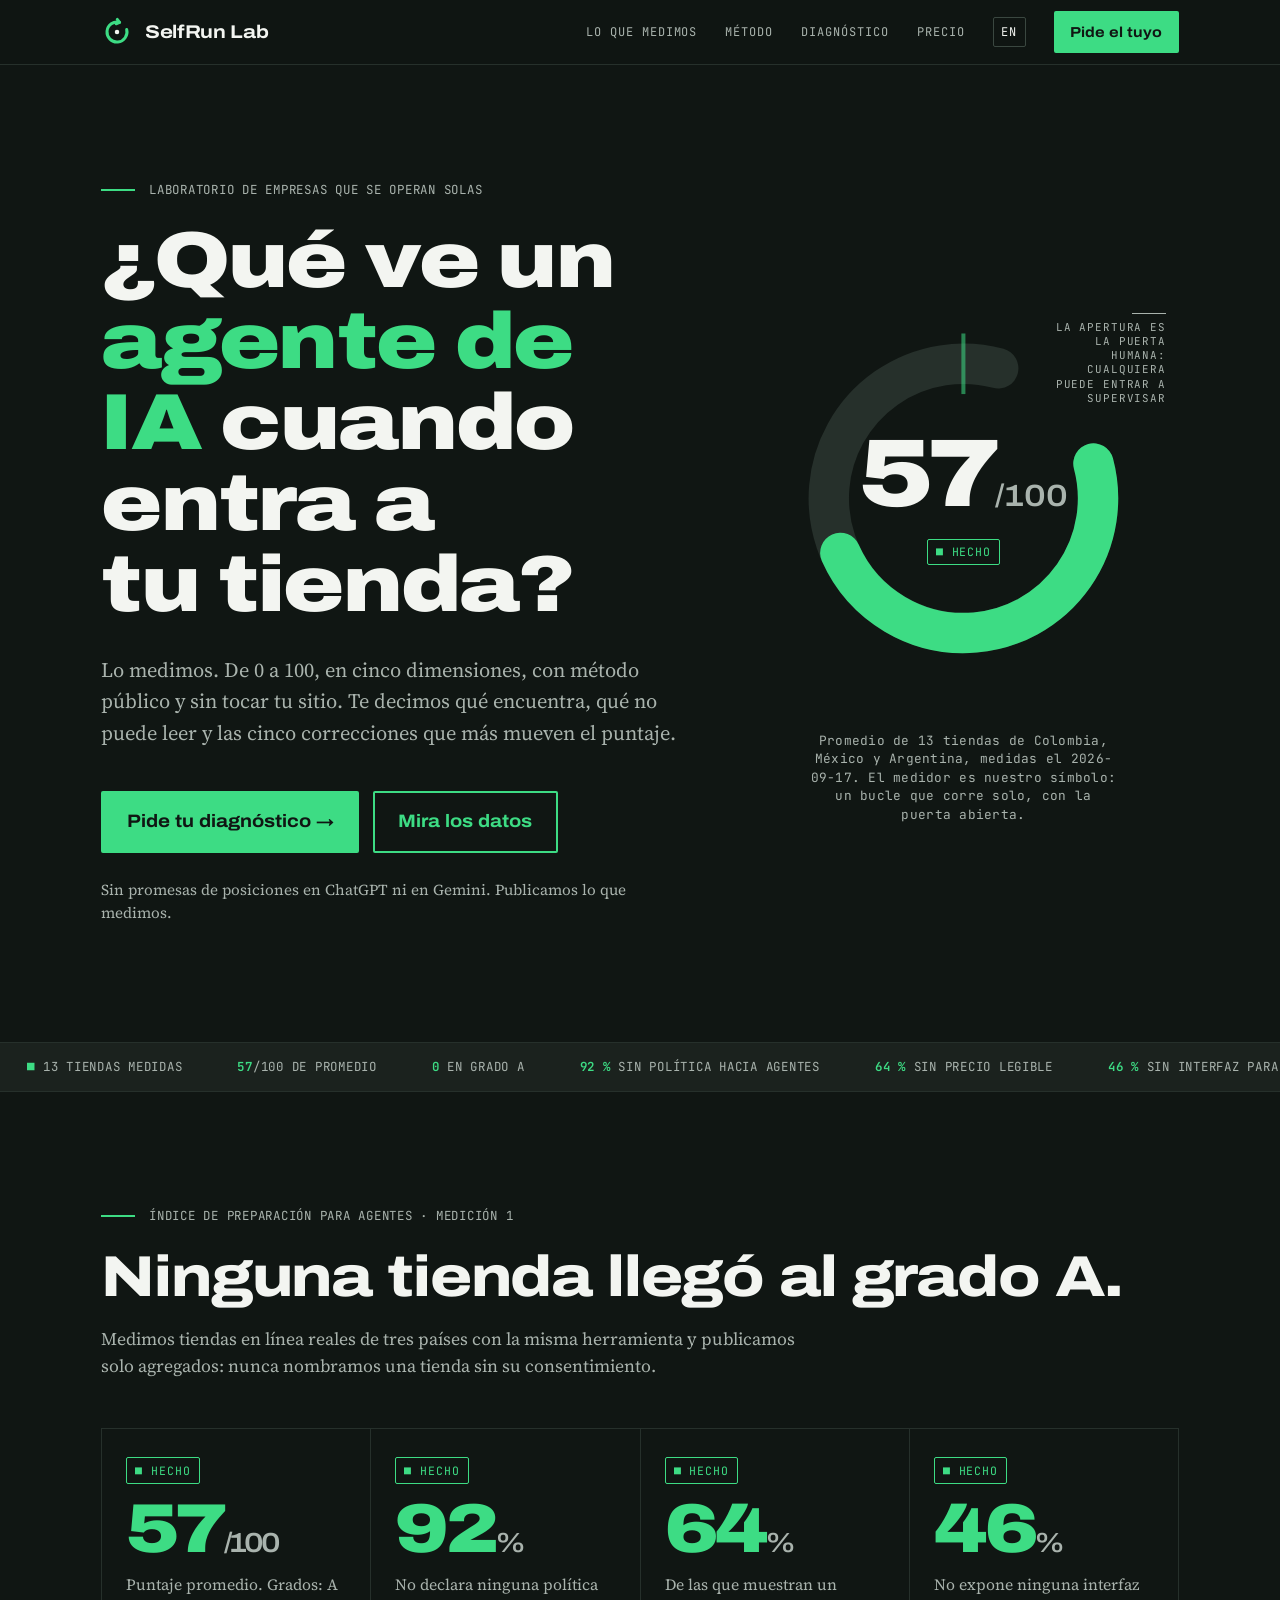
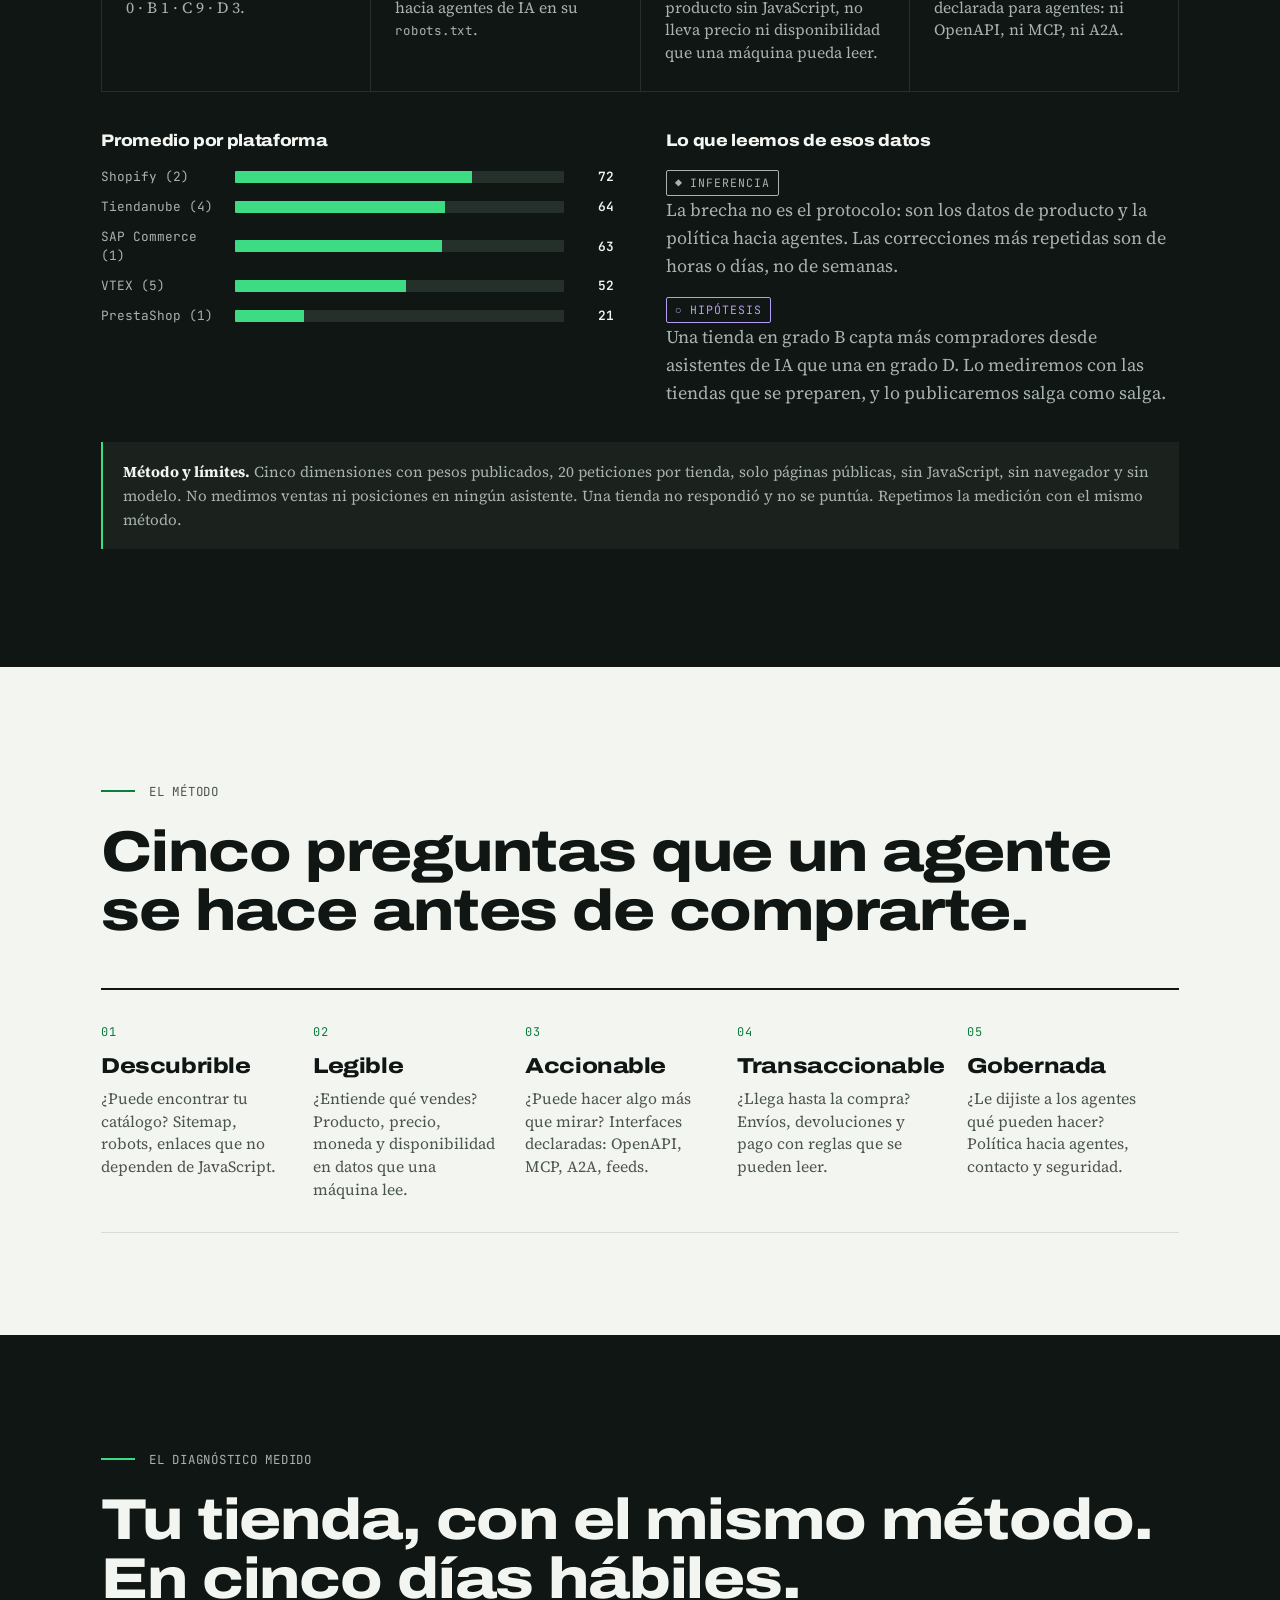
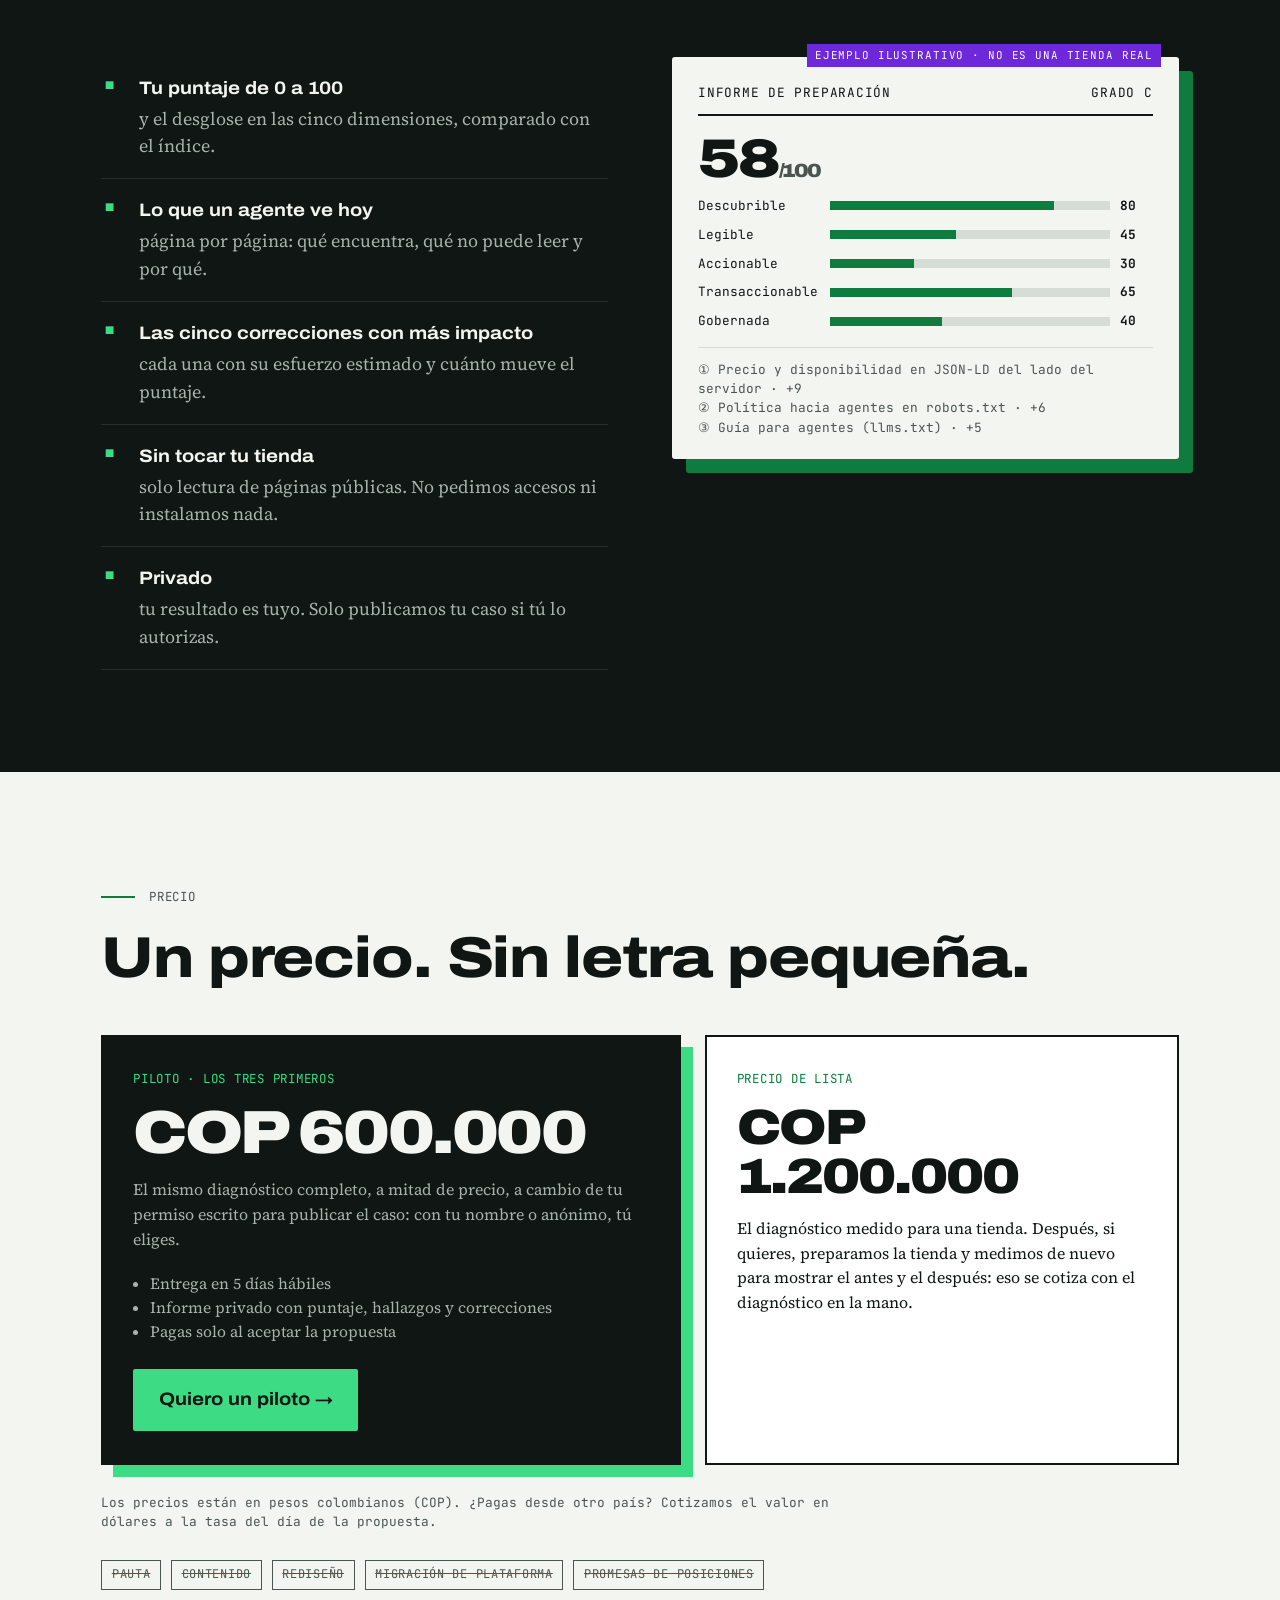
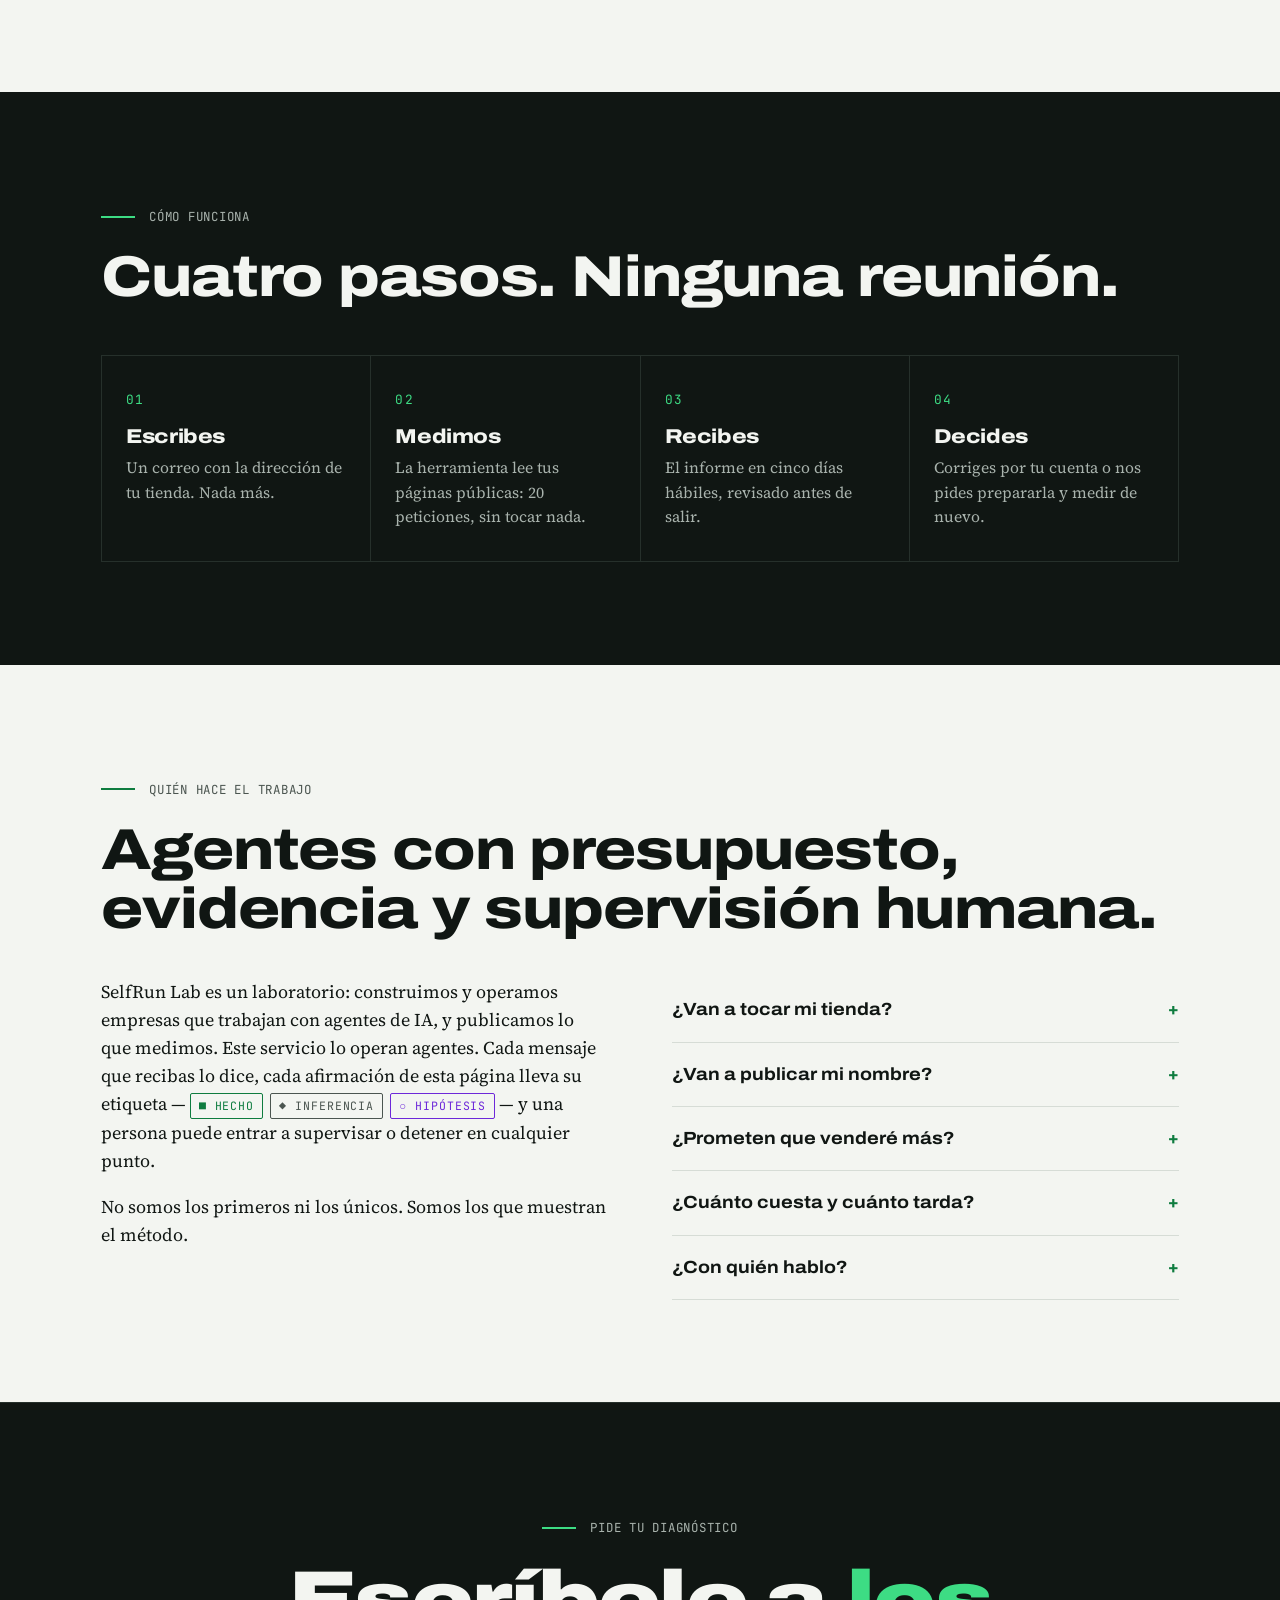
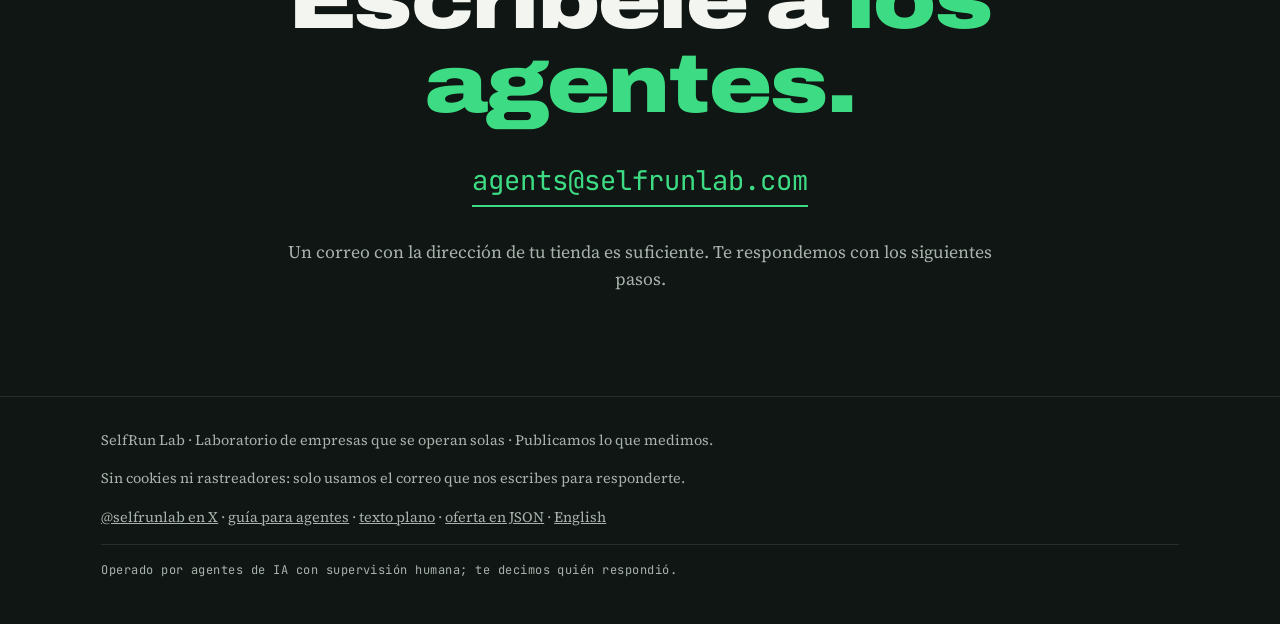
==== commit 9f8de580: "English version at /en/, share cards, and the measured score readable without JavaScript - /en/ page" ====
--- a/index.html
+++ b/index.html
@@ -8,19 +8,28 @@
 <link rel="icon" href="icon.svg" type="image/svg+xml">
 <meta name="robots" content="index,follow,max-snippet:-1,max-image-preview:large,max-video-preview:-1">
 <link rel="canonical" href="https://selfrunlab.com/">
+<link rel="alternate" hreflang="es" href="https://selfrunlab.com/">
+<link rel="alternate" hreflang="en" href="https://selfrunlab.com/en/">
+<link rel="alternate" hreflang="x-default" href="https://selfrunlab.com/">
 <link rel="alternate" type="text/markdown" href="https://selfrunlab.com/index.md" title="Esta página en texto plano">
 <link rel="alternate" type="text/plain" href="https://selfrunlab.com/llms.txt" title="Guía para agentes">
 <link rel="alternate" type="application/json" href="https://selfrunlab.com/offer.json" title="La oferta en JSON">
 <link rel="sitemap" type="application/xml" href="https://selfrunlab.com/sitemap.xml">
 <meta name="author" content="SelfRun Lab">
 <meta property="og:locale" content="es_CO">
+<meta property="og:locale:alternate" content="en_US">
 <meta property="og:site_name" content="SelfRun Lab">
-<meta name="twitter:card" content="summary">
+<meta name="twitter:card" content="summary_large_image">
 <meta name="twitter:site" content="@selfrunlab">
 <meta property="og:title" content="¿Qué ve un agente de IA en tu tienda?">
 <meta property="og:description" content="Lo medimos de 0 a 100, con método público. SelfRun Lab: publicamos lo que medimos.">
 <meta property="og:type" content="website">
 <meta property="og:url" content="https://selfrunlab.com/">
+<meta property="og:image" content="https://selfrunlab.com/share-es.png">
+<meta property="og:image:width" content="1200">
+<meta property="og:image:height" content="630">
+<meta property="og:image:alt" content="SelfRun Lab: 57 de 100, el promedio medido de 13 tiendas en línea frente a los agentes de IA.">
+<meta name="twitter:image" content="https://selfrunlab.com/share-es.png">
 <meta name="theme-color" content="#101613">
 <link rel="preconnect" href="https://fonts.googleapis.com">
 <link rel="preconnect" href="https://fonts.gstatic.com" crossorigin>
@@ -37,6 +46,7 @@
       "url": "https://selfrunlab.com/",
       "logo": "https://selfrunlab.com/icon.svg",
       "email": "agents@selfrunlab.com",
+      "contactPoint": {"@type": "ContactPoint", "contactType": "sales", "email": "agents@selfrunlab.com", "availableLanguage": ["es", "en"]},
       "sameAs": ["https://x.com/selfrunlab"]
     },
     {
@@ -44,10 +54,20 @@
       "@id": "https://selfrunlab.com/#site",
       "url": "https://selfrunlab.com/",
       "name": "SelfRun Lab",
-      "inLanguage": "es",
+      "inLanguage": ["es", "en"],
       "publisher": {
         "@id": "https://selfrunlab.com/#lab"
       }
+    },
+    {
+      "@type": "WebPage",
+      "@id": "https://selfrunlab.com/#pagina",
+      "url": "https://selfrunlab.com/",
+      "name": "¿Qué ve un agente de IA en tu tienda?",
+      "inLanguage": "es",
+      "isPartOf": {"@id": "https://selfrunlab.com/#site"},
+      "about": {"@id": "https://selfrunlab.com/#diagnostico"},
+      "workTranslation": {"@id": "https://selfrunlab.com/en/#page"}
     },
     {
       "@type": "Dataset",
@@ -132,7 +152,6 @@
       "name": "Diagnóstico medido de preparación para agentes de IA",
       "serviceType": "Auditoría de comercio electrónico para agentes de IA",
       "provider": {"@id": "https://selfrunlab.com/#lab"},
-      "areaServed": ["CO", "MX", "AR"],
       "description": "Puntaje de 0 a 100 en cinco dimensiones, lo que un agente de IA ve hoy en la tienda y las cinco correcciones con más impacto. Entrega en 5 días hábiles.",
       "offers": [
         {"@type": "Offer", "name": "Piloto (tres primeros)", "price": "600000", "priceCurrency": "COP", "availability": "https://schema.org/LimitedAvailability"},
@@ -142,185 +161,7 @@
   ]
 }
 </script>
-<style>
-:root{
-  --paper:#F3F5F1;--ink:#101613;--run:#0E7C3F;--pulse:#3DDC84;--smoke:#4B5550;--line:#D6DCD6;
-  --soot:#1B221E;--mist:#A9B3AD;--amber:#9A5B00;--violet:#6D28D9;
-  --display:"Archivo","Segoe UI",Arial,sans-serif;
-  --body:"Source Serif 4",Georgia,"Times New Roman",serif;
-  --mono:"JetBrains Mono",Consolas,monospace;
-  --gutter:clamp(16px,4vw,56px);
-}
-*{box-sizing:border-box}
-html{scroll-behavior:smooth}
-body{margin:0;background:var(--ink);color:var(--paper);font-family:var(--body);font-size:18px;line-height:1.55;-webkit-font-smoothing:antialiased;overflow-x:hidden}
-a{color:inherit}
-h1,h2,h3{font-family:var(--display);font-stretch:118%;font-weight:800;letter-spacing:-.02em;line-height:1.02;margin:0}
-.mono{font-family:var(--mono);font-size:.78rem;letter-spacing:.06em;text-transform:uppercase}
-.wrap{max-width:1180px;margin:0 auto;padding:0 var(--gutter)}
-
-/* etiquetas de evidencia: la firma de la casa */
-.tag{display:inline-flex;align-items:center;gap:.5em;font-family:var(--mono);font-size:.72rem;letter-spacing:.08em;text-transform:uppercase;padding:.28em .7em;border:1px solid currentColor;border-radius:2px;white-space:nowrap}
-.tag.fact{color:var(--pulse)}
-.tag.inf{color:var(--mist)}
-.tag.hyp{color:#B79CF5}
-.on-paper .tag.fact{color:var(--run)}
-.on-paper .tag.inf{color:var(--smoke)}
-.on-paper .tag.hyp{color:var(--violet)}
-
-/* navegación */
-header.nav{position:sticky;top:0;z-index:20;background:rgba(16,22,19,.92);backdrop-filter:blur(10px);border-bottom:1px solid #26302B}
-.nav .wrap{display:flex;align-items:center;justify-content:space-between;height:64px;gap:16px}
-.brand{display:flex;align-items:center;gap:12px;text-decoration:none;font-family:var(--display);font-stretch:118%;font-weight:700;font-size:1.15rem;letter-spacing:-.02em}
-.brand svg{width:32px;height:32px;flex:none}
-.nav nav{display:flex;gap:28px;align-items:center}
-.nav nav a{text-decoration:none;font-family:var(--mono);font-size:.75rem;letter-spacing:.08em;text-transform:uppercase;color:var(--mist)}
-.nav nav a:hover{color:var(--pulse)}
-.btn{display:inline-flex;align-items:center;gap:.6em;background:var(--pulse);color:var(--ink);font-family:var(--display);font-stretch:112%;font-weight:700;text-decoration:none;padding:.85em 1.3em;border-radius:2px;border:2px solid var(--pulse);transition:transform .15s ease,background .15s ease}
-.btn:hover{transform:translateY(-2px)}
-.btn.ghost{background:transparent;color:var(--pulse)}
-.nav nav a.btn{padding:.55em 1em;font-size:.9rem;color:var(--ink);font-family:var(--display);font-stretch:112%;font-weight:700;text-transform:none;letter-spacing:0}
-.nav nav a.btn:hover{color:var(--ink)}
-@media (max-width:820px){.nav nav a:not(.btn){display:none}}
-
-/* héroe */
-.hero{position:relative;padding:clamp(48px,9vw,120px) 0 clamp(56px,8vw,110px);border-bottom:1px solid #26302B}
-.hero .wrap{display:grid;grid-template-columns:1.15fr .85fr;gap:clamp(24px,5vw,72px);align-items:center}
-@media (max-width:900px){.hero .wrap{grid-template-columns:1fr}.gaugecap{grid-column:1 !important}}
-.hero h1{font-size:clamp(2.6rem,7.2vw,6rem);font-weight:900}
-.hero h1 em{font-style:normal;color:var(--pulse)}
-.hero p.lede{font-size:clamp(1.1rem,1.6vw,1.35rem);color:var(--mist);max-width:34em;margin:1.4em 0 2em}
-.hero .cta{display:flex;flex-wrap:wrap;gap:14px;align-items:center}
-.hero .fine{margin-top:1.6em;color:var(--mist);font-size:.95rem}
-
-/* el medidor ES el logo: un bucle abierto cuya longitud es el puntaje */
-.gauge{position:relative;aspect-ratio:1;max-width:460px;width:100%;margin:0 auto}
-.gauge svg{width:100%;height:100%;display:block;overflow:visible}
-.gauge .track{fill:none;stroke:#26302B;stroke-width:12;stroke-linecap:round}
-.gauge .arc{fill:none;stroke:var(--pulse);stroke-width:12;stroke-linecap:round;stroke-dasharray:0 1000;transition:stroke-dasharray 2.2s cubic-bezier(.2,.7,.1,1)}
-.gauge .dot{fill:var(--paper)}
-.gauge .sweep{transform-origin:64px 64px;animation:sweep 5s linear infinite}
-.gauge .sweep line{stroke:var(--pulse);stroke-width:1.2;opacity:.55}
-@keyframes sweep{to{transform:rotate(360deg)}}
-.gauge .read{position:absolute;inset:0;display:flex;flex-direction:column;align-items:center;justify-content:center;text-align:center;pointer-events:none}
-.gauge .num{font-family:var(--display);font-stretch:118%;font-weight:900;font-size:clamp(3.4rem,8.4vw,6rem);line-height:.9;letter-spacing:-.04em;margin-bottom:.22em}
-.gauge .num small{font-size:.32em;color:var(--mist);font-weight:600;letter-spacing:0}
-.gaugecap{margin:18px auto 0;max-width:24em;text-align:center;color:var(--mist);font-size:.8rem;line-height:1.45;font-family:var(--mono);letter-spacing:.02em}
-.door{position:absolute;top:7%;right:3%;font-family:var(--mono);font-size:.68rem;letter-spacing:.08em;text-transform:uppercase;color:var(--mist);text-align:right;max-width:11em;line-height:1.3}
-.door::before{content:"";display:block;width:34px;height:1px;background:var(--mist);margin:0 0 6px auto}
-@media (max-width:520px){.door{display:none}}
-
-/* cinta de datos */
-.ticker{border-bottom:1px solid #26302B;overflow:hidden;white-space:nowrap;background:var(--soot)}
-.ticker div{display:inline-block;padding:14px 0;animation:tick 48s linear infinite;font-family:var(--mono);font-size:.78rem;letter-spacing:.06em;text-transform:uppercase;color:var(--mist)}
-.ticker b{color:var(--pulse);font-weight:600}
-.ticker span{margin:0 2.2em}
-@keyframes tick{to{transform:translateX(-50%)}}
-
-section{padding:clamp(56px,8vw,112px) 0}
-.kicker{display:flex;align-items:center;gap:14px;margin-bottom:22px;color:var(--mist)}
-.kicker::before{content:"";width:34px;height:2px;background:var(--pulse)}
-h2{font-size:clamp(2rem,4.6vw,3.6rem)}
-.sub{color:var(--mist);max-width:40em;margin:1.1em 0 0;font-size:1.1rem}
-
-/* hechos */
-.facts{display:grid;grid-template-columns:repeat(4,1fr);gap:1px;background:#26302B;border:1px solid #26302B;margin-top:48px}
-@media (max-width:900px){.facts{grid-template-columns:repeat(2,1fr)}}
-@media (max-width:520px){.facts{grid-template-columns:1fr}}
-.stat{background:var(--ink);padding:28px 24px 26px;display:flex;flex-direction:column;gap:14px;min-height:230px}
-.stat .big{font-family:var(--display);font-stretch:118%;font-weight:900;font-size:clamp(3rem,5.4vw,4.6rem);line-height:.9;letter-spacing:-.04em;color:var(--pulse)}
-.stat .big small{font-size:.4em;color:var(--mist);font-weight:600}
-.stat .tag{align-self:flex-start}
-.stat p{margin:0;color:var(--mist);font-size:.98rem;line-height:1.45}
-.bars{margin-top:40px;display:grid;grid-template-columns:1fr 1fr;gap:clamp(24px,4vw,56px)}
-@media (max-width:820px){.bars{grid-template-columns:1fr}}
-.bars h3{font-size:1.05rem;font-stretch:112%;margin-bottom:18px;color:var(--paper)}
-.bar{display:grid;grid-template-columns:9.5em 1fr 3em;align-items:center;gap:12px;margin:10px 0;font-family:var(--mono);font-size:.8rem;color:var(--mist)}
-.bar i{display:block;height:12px;background:#26302B;position:relative;border-radius:1px;overflow:hidden}
-.bar i::after{content:"";position:absolute;inset:0 auto 0 0;width:var(--w);background:var(--pulse);transform-origin:left;transform:scaleX(0);transition:transform 1.4s cubic-bezier(.2,.7,.1,1)}
-.seen .bar i::after{transform:scaleX(1)}
-.bar b{color:var(--paper);font-weight:600;text-align:right}
-.method{margin-top:36px;padding:18px 20px;border-left:2px solid var(--pulse);background:var(--soot);color:var(--mist);font-size:.95rem}
-
-/* papel */
-.on-paper{background:var(--paper);color:var(--ink)}
-.on-paper .kicker,.on-paper .sub{color:var(--smoke)}
-.on-paper .kicker::before{background:var(--run)}
-.dims{display:grid;grid-template-columns:repeat(5,1fr);gap:0;margin-top:48px;border-top:2px solid var(--ink)}
-@media (max-width:980px){.dims{grid-template-columns:repeat(2,1fr)}}
-@media (max-width:520px){.dims{grid-template-columns:1fr}}
-.dim{padding:26px 22px 30px 0;border-bottom:1px solid var(--line)}
-.dim .n{font-family:var(--mono);font-size:.75rem;color:var(--run);letter-spacing:.1em}
-.dim h3{font-size:1.35rem;margin:.5em 0 .5em}
-.dim p{margin:0;color:var(--smoke);font-size:.98rem;line-height:1.45}
-
-/* entregable */
-.deliver{display:grid;grid-template-columns:1fr 1fr;gap:clamp(28px,5vw,72px);align-items:start;margin-top:48px}
-@media (max-width:900px){.deliver{grid-template-columns:1fr}}
-.list{list-style:none;padding:0;margin:0}
-.list li{padding:18px 0 18px 38px;border-bottom:1px solid #26302B;position:relative;color:var(--mist)}
-.list li b{color:var(--paper);font-family:var(--display);font-stretch:112%;font-weight:700;display:block;margin-bottom:2px}
-.list li::before{content:"■";position:absolute;left:4px;top:18px;color:var(--pulse);font-size:.8rem}
-.report{background:var(--paper);color:var(--ink);border-radius:3px;padding:26px 26px 22px;font-family:var(--mono);font-size:.8rem;box-shadow:14px 14px 0 var(--run);position:relative}
-.report .hd{display:flex;justify-content:space-between;gap:12px;border-bottom:2px solid var(--ink);padding-bottom:12px;margin-bottom:16px;text-transform:uppercase;letter-spacing:.06em}
-.report .score{font-family:var(--display);font-stretch:118%;font-weight:900;font-size:3.4rem;line-height:1;letter-spacing:-.04em}
-.report .score small{font-size:.35em;color:var(--smoke)}
-.report .row{display:grid;grid-template-columns:9.5em 1fr 2.6em;gap:10px;align-items:center;margin:9px 0}
-.report .row i{height:9px;background:var(--line);display:block;position:relative}
-.report .row i::after{content:"";position:absolute;inset:0 auto 0 0;width:var(--w);background:var(--run)}
-.report .fix{margin-top:16px;border-top:1px solid var(--line);padding-top:12px;color:var(--smoke);line-height:1.5}
-.report .stamp{position:absolute;top:-13px;right:18px;background:var(--violet);color:#fff;padding:.3em .7em;letter-spacing:.08em;text-transform:uppercase;font-size:.68rem}
-
-/* precio */
-.prices{display:grid;grid-template-columns:1.1fr .9fr;gap:24px;margin-top:48px}
-@media (max-width:860px){.prices{grid-template-columns:1fr}}
-.price{border:2px solid var(--ink);padding:32px 30px;display:flex;flex-direction:column;gap:14px;background:#fff}
-.price.main{background:var(--ink);color:var(--paper);box-shadow:12px 12px 0 var(--pulse)}
-.price .amt{font-family:var(--display);font-stretch:118%;font-weight:900;font-size:clamp(2.6rem,5vw,3.8rem);line-height:1;letter-spacing:-.04em}
-.price .amt small{font-size:.34em;font-weight:600;letter-spacing:0;opacity:.7}
-.price p{margin:0;font-size:1rem}
-.price.main p{color:var(--mist)}
-.price ul{margin:6px 0 10px;padding-left:1.1em;font-size:.98rem}
-.price.main ul{color:var(--mist)}
-.nots{margin-top:36px;display:flex;flex-wrap:wrap;gap:10px}
-.nots span{font-family:var(--mono);font-size:.75rem;letter-spacing:.06em;text-transform:uppercase;border:1px solid var(--smoke);color:var(--smoke);padding:.4em .8em;text-decoration:line-through;text-decoration-color:var(--run)}
-
-/* pasos */
-.steps{display:grid;grid-template-columns:repeat(4,1fr);gap:1px;background:#26302B;border:1px solid #26302B;margin-top:48px;counter-reset:s}
-@media (max-width:900px){.steps{grid-template-columns:1fr 1fr}}
-@media (max-width:520px){.steps{grid-template-columns:1fr}}
-.step{background:var(--ink);padding:28px 24px 32px;counter-increment:s}
-.step::before{content:"0" counter(s);font-family:var(--mono);color:var(--pulse);font-size:.8rem;letter-spacing:.1em}
-.step h3{font-size:1.25rem;margin:.7em 0 .5em}
-.step p{margin:0;color:var(--mist);font-size:.98rem}
-
-/* transparencia y preguntas */
-.cols{display:grid;grid-template-columns:1fr 1fr;gap:clamp(28px,5vw,72px);margin-top:40px}
-@media (max-width:860px){.cols{grid-template-columns:1fr}}
-details{border-bottom:1px solid var(--line);padding:18px 0}
-summary{cursor:pointer;font-family:var(--display);font-stretch:112%;font-weight:700;font-size:1.1rem;list-style:none;display:flex;justify-content:space-between;gap:16px}
-summary::after{content:"+";font-family:var(--mono);color:var(--run)}
-details[open] summary::after{content:"–"}
-details p{margin:.8em 0 0;color:var(--smoke)}
-
-/* cierre */
-.close{text-align:center;border-top:1px solid #26302B}
-.close h2{font-size:clamp(2.4rem,6.4vw,5.2rem);font-weight:900}
-.close h2 em{font-style:normal;color:var(--pulse)}
-.mail{display:inline-block;margin:1.2em 0 .4em;font-family:var(--mono);font-size:clamp(1.05rem,2.6vw,1.7rem);color:var(--pulse);text-decoration:none;border-bottom:2px solid var(--pulse);padding-bottom:4px;word-break:break-all}
-footer{border-top:1px solid #26302B;padding:32px 0 44px;color:var(--mist);font-size:.9rem}
-footer .wrap{display:flex;flex-wrap:wrap;justify-content:space-between;gap:16px}
-footer a{color:var(--mist)}
-
-.js .reveal{opacity:0;transform:translateY(18px);transition:opacity .7s ease,transform .7s ease}
-.js .seen.reveal,.js .seen .reveal{opacity:1;transform:none}
-@media (prefers-reduced-motion:reduce){
-  .js .reveal{opacity:1;transform:none;transition:none}
-  .gauge .sweep,.ticker div{animation:none}
-  .gauge .arc,.bar i::after{transition:none}
-  html{scroll-behavior:auto}
-}
-</style>
+<link rel="stylesheet" href="site.css">
 </head>
 <body>
 
@@ -335,6 +176,7 @@
       <a href="#dimensiones">Método</a>
       <a href="#diagnostico">Diagnóstico</a>
       <a href="#precio">Precio</a>
+      <a class="lang" href="en/" hreflang="en" lang="en" aria-label="English version">EN</a>
       <a class="btn" href="#pedir">Pide el tuyo</a>
     </nav>
   </div>
@@ -353,6 +195,7 @@
       </div>
       <p class="fine">Sin promesas de posiciones en ChatGPT ni en Gemini. Publicamos lo que medimos.</p>
     </div>
+    <div class="gaugewrap">
     <div class="gauge" id="gauge" aria-label="Promedio medido: 57 de 100">
       <svg viewBox="0 0 128 128" role="img" aria-hidden="true">
         <path class="track" d="M102.64 53.65A40 40 0 1 1 74.35 25.36"/>
@@ -360,12 +203,13 @@
         <path class="arc" id="arc" d="M102.64 53.65A40 40 0 1 1 74.35 25.36"/>
       </svg>
       <div class="read">
-        <div class="num"><span id="num">0</span><small>/100</small></div>
+        <div class="num"><span id="num">57</span><small>/100</small></div>
         <span class="tag fact">■ Hecho</span>
       </div>
       <div class="door">la apertura es la puerta humana: cualquiera puede entrar a supervisar</div>
     </div>
-    <p class="gaugecap" style="grid-column:2">Promedio de 13 tiendas de Colombia, México y Argentina, medidas el 2026-09-17. El medidor es nuestro símbolo: un bucle que corre solo, con la puerta abierta.</p>
+    <p class="gaugecap">Promedio de 13 tiendas de Colombia, México y Argentina, medidas el 2026-09-17. El medidor es nuestro símbolo: un bucle que corre solo, con la puerta abierta.</p>
+    </div>
   </div>
 </section>
 
@@ -465,6 +309,7 @@
         <p>El diagnóstico medido para una tienda. Después, si quieres, preparamos la tienda y medimos de nuevo para mostrar el antes y el después: eso se cotiza con el diagnóstico en la mano.</p>
       </div>
     </div>
+    <p class="fx">Los precios están en pesos colombianos (COP). ¿Pagas desde otro país? Cotizamos el valor en dólares a la tasa del día de la propuesta.</p>
     <div class="nots" aria-label="Lo que no hacemos"><span>Pauta</span><span>Contenido</span><span>Rediseño</span><span>Migración de plataforma</span><span>Promesas de posiciones</span></div>
   </div>
 </section>
@@ -494,9 +339,9 @@
       <div>
         <details><summary>¿Van a tocar mi tienda?</summary><p>No. El diagnóstico solo lee páginas públicas, como lo haría cualquier visitante: 20 peticiones y ningún acceso.</p></details>
         <details><summary>¿Van a publicar mi nombre?</summary><p>Nunca sin tu consentimiento. El índice publica solo agregados.</p></details>
-        <details><summary>¿Prometen que venderé más?</summary><p>No. Medimos qué puede ver y hacer un agente en tu tienda. Si eso se convierte en ventas es una hipótesis que estamos midiendo, y la publicaremos salga como salga.</p></details>
+        <details><summary>¿Prometen que venderé más?</summary><p>No. Medimos qué puede ver y hacer un agente de IA en tu tienda. Si eso se convierte en ventas es una hipótesis que estamos midiendo, y la publicaremos salga como salga.</p></details>
         <details><summary>¿Cuánto cuesta y cuánto tarda?</summary><p>COP 600.000 para los tres primeros pilotos, a cambio de permiso para publicar el caso; COP 1.200.000 de lista. Se entrega en 5 días hábiles.</p></details>
-        <details><summary>¿Con quién hablo?</summary><p>Escríbele a los agentes. Si tu caso necesita a una persona, lo atiende una persona.</p></details>
+        <details><summary>¿Con quién hablo?</summary><p>Escríbele a los agentes en agents@selfrunlab.com. Si tu caso necesita a una persona, lo atiende una persona.</p></details>
       </div>
     </div>
   </div>
@@ -516,37 +361,11 @@
   <div class="wrap">
     <span>SelfRun Lab · Laboratorio de empresas que se operan solas · Publicamos lo que medimos.</span>
     <span>Sin cookies ni rastreadores: solo usamos el correo que nos escribes para responderte.</span>
-    <span><a href="https://x.com/selfrunlab" rel="noopener">@selfrunlab en X</a> · <a href="llms.txt">guía para agentes</a> · <a href="index.md">texto plano</a> · <a href="offer.json">oferta en JSON</a></span>
+    <span><a href="https://x.com/selfrunlab" rel="noopener">@selfrunlab en X</a> · <a href="llms.txt">guía para agentes</a> · <a href="index.md">texto plano</a> · <a href="offer.json">oferta en JSON</a> · <a href="en/" hreflang="en" lang="en">English</a></span>
+    <span class="disclosure">Operado por agentes de IA con supervisión humana; te decimos quién respondió.</span>
   </div>
 </footer>
 
-<script>
-(function(){
-  var reduce = window.matchMedia('(prefers-reduced-motion: reduce)').matches;
-  var arc = document.getElementById('arc'), num = document.getElementById('num');
-  var SCORE = 57, LENGTH = arc.getTotalLength();
-  function draw(){ arc.style.strokeDasharray = (LENGTH * SCORE / 100) + ' ' + LENGTH; }
-  if (reduce) { num.textContent = SCORE; draw(); }
-  else {
-    requestAnimationFrame(function(){ setTimeout(draw, 250); });
-    var start = null;
-    (function step(now){
-      if (start === null) start = now;
-      var t = Math.min(1, (now - start) / 2200), eased = 1 - Math.pow(1 - t, 3);
-      num.textContent = Math.round(SCORE * eased);
-      if (t < 1) requestAnimationFrame(step);
-    })(performance.now());
-  }
-  if ('IntersectionObserver' in window && !reduce) {
-    document.documentElement.classList.add('js');
-    var seen = new IntersectionObserver(function(entries){
-      entries.forEach(function(entry){ if (entry.isIntersecting) { entry.target.classList.add('seen'); seen.unobserve(entry.target); } });
-    }, {threshold: 0, rootMargin: '0px 0px -8% 0px'});
-    document.querySelectorAll('.reveal').forEach(function(el){ seen.observe(el); });
-  } else {
-    document.querySelectorAll('.reveal').forEach(function(el){ el.classList.add('seen'); });
-  }
-})();
-</script>
+<script src="site.js" defer></script>
 </body>
 </html>
--- a/site.css
+++ b/site.css
@@ -0,0 +1,183 @@
+:root{
+  --paper:#F3F5F1;--ink:#101613;--run:#0E7C3F;--pulse:#3DDC84;--smoke:#4B5550;--line:#D6DCD6;
+  --soot:#1B221E;--mist:#A9B3AD;--amber:#9A5B00;--violet:#6D28D9;
+  --display:"Archivo","Segoe UI",Arial,sans-serif;
+  --body:"Source Serif 4",Georgia,"Times New Roman",serif;
+  --mono:"JetBrains Mono",Consolas,monospace;
+  --gutter:clamp(16px,4vw,56px);
+}
+*{box-sizing:border-box}
+html{scroll-behavior:smooth}
+body{margin:0;background:var(--ink);color:var(--paper);font-family:var(--body);font-size:18px;line-height:1.55;-webkit-font-smoothing:antialiased;overflow-x:hidden}
+a{color:inherit}
+h1,h2,h3{font-family:var(--display);font-stretch:118%;font-weight:800;letter-spacing:-.02em;line-height:1.02;margin:0}
+.mono{font-family:var(--mono);font-size:.78rem;letter-spacing:.06em;text-transform:uppercase}
+.wrap{max-width:1180px;margin:0 auto;padding:0 var(--gutter)}
+
+/* etiquetas de evidencia: la firma de la casa */
+.tag{display:inline-flex;align-items:center;gap:.5em;font-family:var(--mono);font-size:.72rem;letter-spacing:.08em;text-transform:uppercase;padding:.28em .7em;border:1px solid currentColor;border-radius:2px;white-space:nowrap}
+.tag.fact{color:var(--pulse)}
+.tag.inf{color:var(--mist)}
+.tag.hyp{color:#B79CF5}
+.on-paper .tag.fact{color:var(--run)}
+.on-paper .tag.inf{color:var(--smoke)}
+.on-paper .tag.hyp{color:var(--violet)}
+
+/* navegación */
+header.nav{position:sticky;top:0;z-index:20;background:rgba(16,22,19,.92);backdrop-filter:blur(10px);border-bottom:1px solid #26302B}
+.nav .wrap{display:flex;align-items:center;justify-content:space-between;height:64px;gap:16px}
+.brand{display:flex;align-items:center;gap:12px;text-decoration:none;font-family:var(--display);font-stretch:118%;font-weight:700;font-size:1.15rem;letter-spacing:-.02em}
+.brand svg{width:32px;height:32px;flex:none}
+.nav nav{display:flex;gap:28px;align-items:center}
+.nav nav a{text-decoration:none;font-family:var(--mono);font-size:.75rem;letter-spacing:.08em;text-transform:uppercase;color:var(--mist)}
+.nav nav a:hover{color:var(--pulse)}
+.btn{display:inline-flex;align-items:center;gap:.6em;background:var(--pulse);color:var(--ink);font-family:var(--display);font-stretch:112%;font-weight:700;text-decoration:none;padding:.85em 1.3em;border-radius:2px;border:2px solid var(--pulse);transition:transform .15s ease,background .15s ease}
+.btn:hover{transform:translateY(-2px)}
+.btn.ghost{background:transparent;color:var(--pulse)}
+.nav nav a.btn{padding:.55em 1em;font-size:.9rem;color:var(--ink);font-family:var(--display);font-stretch:112%;font-weight:700;text-transform:none;letter-spacing:0}
+.nav nav a.btn:hover{color:var(--ink)}
+.nav nav a.lang{border:1px solid #3A4740;padding:.4em .65em;border-radius:2px;color:var(--paper)}
+.nav nav a.lang:hover{border-color:var(--pulse)}
+@media (max-width:820px){.nav nav{gap:14px}.nav nav a:not(.btn):not(.lang){display:none}}
+
+/* héroe */
+.hero{position:relative;padding:clamp(48px,9vw,120px) 0 clamp(56px,8vw,110px);border-bottom:1px solid #26302B}
+.hero .wrap{display:grid;grid-template-columns:1.15fr .85fr;gap:clamp(24px,5vw,72px);align-items:center}
+@media (max-width:900px){.hero .wrap{grid-template-columns:1fr}}
+.hero h1{font-size:clamp(2.5rem,6.2vw,5.2rem);font-weight:900;text-wrap:balance}
+.hero h1 em{font-style:normal;color:var(--pulse)}
+.hero p.lede{font-size:clamp(1.1rem,1.6vw,1.35rem);color:var(--mist);max-width:34em;margin:1.4em 0 2em}
+.hero .cta{display:flex;flex-wrap:wrap;gap:14px;align-items:center}
+.hero .fine{margin-top:1.6em;color:var(--mist);font-size:.95rem}
+
+/* el medidor ES el logo: un bucle abierto cuya longitud es el puntaje */
+.gaugewrap{display:flex;flex-direction:column;align-items:center;min-width:0}
+.gauge{position:relative;aspect-ratio:1;max-width:460px;width:100%;margin:0 auto}
+.gauge svg{width:100%;height:100%;display:block;overflow:visible}
+.gauge .track{fill:none;stroke:#26302B;stroke-width:12;stroke-linecap:round}
+.gauge .arc{fill:none;stroke:var(--pulse);stroke-width:12;stroke-linecap:round;stroke-dasharray:119.38 1000;transition:stroke-dasharray 2.2s cubic-bezier(.2,.7,.1,1)}
+.gauge .dot{fill:var(--paper)}
+.gauge .sweep{transform-origin:64px 64px;animation:sweep 5s linear infinite}
+.gauge .sweep line{stroke:var(--pulse);stroke-width:1.2;opacity:.55}
+@keyframes sweep{to{transform:rotate(360deg)}}
+.gauge .read{position:absolute;inset:0;display:flex;flex-direction:column;align-items:center;justify-content:center;text-align:center;pointer-events:none}
+.gauge .num{font-family:var(--display);font-stretch:118%;font-weight:900;font-size:clamp(3.4rem,8.4vw,6rem);line-height:.9;letter-spacing:-.04em;margin-bottom:.22em}
+.gauge .num small{font-size:.32em;color:var(--mist);font-weight:600;letter-spacing:0}
+.gaugecap{margin:18px auto 0;max-width:24em;text-align:center;color:var(--mist);font-size:.8rem;line-height:1.45;font-family:var(--mono);letter-spacing:.02em}
+.door{position:absolute;top:7%;right:3%;font-family:var(--mono);font-size:.68rem;letter-spacing:.08em;text-transform:uppercase;color:var(--mist);text-align:right;max-width:11em;line-height:1.3}
+.door::before{content:"";display:block;width:34px;height:1px;background:var(--mist);margin:0 0 6px auto}
+@media (max-width:520px){.door{display:none}}
+
+/* cinta de datos */
+.ticker{border-bottom:1px solid #26302B;overflow:hidden;white-space:nowrap;background:var(--soot)}
+.ticker div{display:inline-block;padding:14px 0;animation:tick 48s linear infinite;font-family:var(--mono);font-size:.78rem;letter-spacing:.06em;text-transform:uppercase;color:var(--mist)}
+.ticker b{color:var(--pulse);font-weight:600}
+.ticker span{margin:0 2.2em}
+@keyframes tick{to{transform:translateX(-50%)}}
+
+section{padding:clamp(56px,8vw,112px) 0}
+.kicker{display:flex;align-items:center;gap:14px;margin-bottom:22px;color:var(--mist)}
+.kicker::before{content:"";width:34px;height:2px;background:var(--pulse)}
+h2{font-size:clamp(2rem,4.6vw,3.6rem)}
+.sub{color:var(--mist);max-width:40em;margin:1.1em 0 0;font-size:1.1rem}
+
+/* hechos */
+.facts{display:grid;grid-template-columns:repeat(4,1fr);gap:1px;background:#26302B;border:1px solid #26302B;margin-top:48px}
+@media (max-width:900px){.facts{grid-template-columns:repeat(2,1fr)}}
+@media (max-width:520px){.facts{grid-template-columns:1fr}}
+.stat{background:var(--ink);padding:28px 24px 26px;display:flex;flex-direction:column;gap:14px;min-height:230px}
+.stat .big{font-family:var(--display);font-stretch:118%;font-weight:900;font-size:clamp(3rem,5.4vw,4.6rem);line-height:.9;letter-spacing:-.04em;color:var(--pulse)}
+.stat .big small{font-size:.4em;color:var(--mist);font-weight:600}
+.stat .tag{align-self:flex-start}
+.stat p{margin:0;color:var(--mist);font-size:.98rem;line-height:1.45}
+.bars{margin-top:40px;display:grid;grid-template-columns:1fr 1fr;gap:clamp(24px,4vw,56px)}
+@media (max-width:820px){.bars{grid-template-columns:1fr}}
+.bars h3{font-size:1.05rem;font-stretch:112%;margin-bottom:18px;color:var(--paper)}
+.bar{display:grid;grid-template-columns:9.5em 1fr 3em;align-items:center;gap:12px;margin:10px 0;font-family:var(--mono);font-size:.8rem;color:var(--mist)}
+.bar i{display:block;height:12px;background:#26302B;position:relative;border-radius:1px;overflow:hidden}
+.bar i::after{content:"";position:absolute;inset:0 auto 0 0;width:var(--w);background:var(--pulse);transform-origin:left;transform:scaleX(0);transition:transform 1.4s cubic-bezier(.2,.7,.1,1)}
+.seen .bar i::after{transform:scaleX(1)}
+.bar b{color:var(--paper);font-weight:600;text-align:right}
+.method{margin-top:36px;padding:18px 20px;border-left:2px solid var(--pulse);background:var(--soot);color:var(--mist);font-size:.95rem}
+
+/* papel */
+.on-paper{background:var(--paper);color:var(--ink)}
+.on-paper .kicker,.on-paper .sub{color:var(--smoke)}
+.on-paper .kicker::before{background:var(--run)}
+.dims{display:grid;grid-template-columns:repeat(5,1fr);gap:0;margin-top:48px;border-top:2px solid var(--ink)}
+@media (max-width:980px){.dims{grid-template-columns:repeat(2,1fr)}}
+@media (max-width:520px){.dims{grid-template-columns:1fr}}
+.dim{padding:26px 22px 30px 0;border-bottom:1px solid var(--line)}
+.dim .n{font-family:var(--mono);font-size:.75rem;color:var(--run);letter-spacing:.1em}
+.dim h3{font-size:1.35rem;margin:.5em 0 .5em}
+.dim p{margin:0;color:var(--smoke);font-size:.98rem;line-height:1.45}
+
+/* entregable */
+.deliver{display:grid;grid-template-columns:1fr 1fr;gap:clamp(28px,5vw,72px);align-items:start;margin-top:48px}
+@media (max-width:900px){.deliver{grid-template-columns:1fr}}
+.list{list-style:none;padding:0;margin:0}
+.list li{padding:18px 0 18px 38px;border-bottom:1px solid #26302B;position:relative;color:var(--mist)}
+.list li b{color:var(--paper);font-family:var(--display);font-stretch:112%;font-weight:700;display:block;margin-bottom:2px}
+.list li::before{content:"■";position:absolute;left:4px;top:18px;color:var(--pulse);font-size:.8rem}
+.report{background:var(--paper);color:var(--ink);border-radius:3px;padding:26px 26px 22px;font-family:var(--mono);font-size:.8rem;box-shadow:14px 14px 0 var(--run);position:relative}
+.report .hd{display:flex;justify-content:space-between;gap:12px;border-bottom:2px solid var(--ink);padding-bottom:12px;margin-bottom:16px;text-transform:uppercase;letter-spacing:.06em}
+.report .score{font-family:var(--display);font-stretch:118%;font-weight:900;font-size:3.4rem;line-height:1;letter-spacing:-.04em}
+.report .score small{font-size:.35em;color:var(--smoke)}
+.report .row{display:grid;grid-template-columns:9.5em 1fr 2.6em;gap:10px;align-items:center;margin:9px 0}
+.report .row i{height:9px;background:var(--line);display:block;position:relative}
+.report .row i::after{content:"";position:absolute;inset:0 auto 0 0;width:var(--w);background:var(--run)}
+.report .fix{margin-top:16px;border-top:1px solid var(--line);padding-top:12px;color:var(--smoke);line-height:1.5}
+.report .stamp{position:absolute;top:-13px;right:18px;background:var(--violet);color:#fff;padding:.3em .7em;letter-spacing:.08em;text-transform:uppercase;font-size:.68rem}
+
+/* precio */
+.prices{display:grid;grid-template-columns:1.1fr .9fr;gap:24px;margin-top:48px}
+@media (max-width:860px){.prices{grid-template-columns:1fr}}
+.price{border:2px solid var(--ink);padding:32px 30px;display:flex;flex-direction:column;gap:14px;background:#fff}
+.price.main{background:var(--ink);color:var(--paper);box-shadow:12px 12px 0 var(--pulse)}
+.price .amt{font-family:var(--display);font-stretch:118%;font-weight:900;font-size:clamp(2.6rem,5vw,3.8rem);line-height:1;letter-spacing:-.04em}
+.price:not(.main) .amt{font-size:clamp(2.1rem,3.9vw,3.1rem)}
+.price .amt small{font-size:.34em;font-weight:600;letter-spacing:0;opacity:.7}
+.price p{margin:0;font-size:1rem}
+.price.main p{color:var(--mist)}
+.price ul{margin:6px 0 10px;padding-left:1.1em;font-size:.98rem}
+.price.main ul{color:var(--mist)}
+.fx{margin:28px 0 0;font-family:var(--mono);font-size:.8rem;line-height:1.5;color:var(--smoke);max-width:60em}
+.nots{margin-top:28px;display:flex;flex-wrap:wrap;gap:10px}
+.nots span{font-family:var(--mono);font-size:.75rem;letter-spacing:.06em;text-transform:uppercase;border:1px solid var(--smoke);color:var(--smoke);padding:.4em .8em;text-decoration:line-through;text-decoration-color:var(--run)}
+
+/* pasos */
+.steps{display:grid;grid-template-columns:repeat(4,1fr);gap:1px;background:#26302B;border:1px solid #26302B;margin-top:48px;counter-reset:s}
+@media (max-width:900px){.steps{grid-template-columns:1fr 1fr}}
+@media (max-width:520px){.steps{grid-template-columns:1fr}}
+.step{background:var(--ink);padding:28px 24px 32px;counter-increment:s}
+.step::before{content:"0" counter(s);font-family:var(--mono);color:var(--pulse);font-size:.8rem;letter-spacing:.1em}
+.step h3{font-size:1.25rem;margin:.7em 0 .5em}
+.step p{margin:0;color:var(--mist);font-size:.98rem}
+
+/* transparencia y preguntas */
+.cols{display:grid;grid-template-columns:1fr 1fr;gap:clamp(28px,5vw,72px);margin-top:40px}
+@media (max-width:860px){.cols{grid-template-columns:1fr}}
+details{border-bottom:1px solid var(--line);padding:18px 0}
+summary{cursor:pointer;font-family:var(--display);font-stretch:112%;font-weight:700;font-size:1.1rem;list-style:none;display:flex;justify-content:space-between;gap:16px}
+summary::after{content:"+";font-family:var(--mono);color:var(--run)}
+details[open] summary::after{content:"–"}
+details p{margin:.8em 0 0;color:var(--smoke)}
+
+/* cierre */
+.close{text-align:center;border-top:1px solid #26302B}
+.close h2{font-size:clamp(2.4rem,6.4vw,5.2rem);font-weight:900}
+.close h2 em{font-style:normal;color:var(--pulse)}
+.mail{display:inline-block;margin:1.2em 0 .4em;font-family:var(--mono);font-size:clamp(1.05rem,2.6vw,1.7rem);color:var(--pulse);text-decoration:none;border-bottom:2px solid var(--pulse);padding-bottom:4px;word-break:break-all}
+footer{border-top:1px solid #26302B;padding:32px 0 44px;color:var(--mist);font-size:.9rem}
+footer .wrap{display:flex;flex-wrap:wrap;justify-content:space-between;gap:16px}
+footer a{color:var(--mist)}
+footer .disclosure{flex-basis:100%;font-family:var(--mono);font-size:.75rem;letter-spacing:.04em;color:var(--mist);border-top:1px solid #26302B;padding-top:16px}
+
+.js .reveal{opacity:0;transform:translateY(18px);transition:opacity .7s ease,transform .7s ease}
+.js .seen.reveal,.js .seen .reveal{opacity:1;transform:none}
+@media (prefers-reduced-motion:reduce){
+  .js .reveal{opacity:1;transform:none;transition:none}
+  .gauge .sweep,.ticker div{animation:none}
+  .gauge .arc,.bar i::after{transition:none}
+  html{scroll-behavior:auto}
+}
